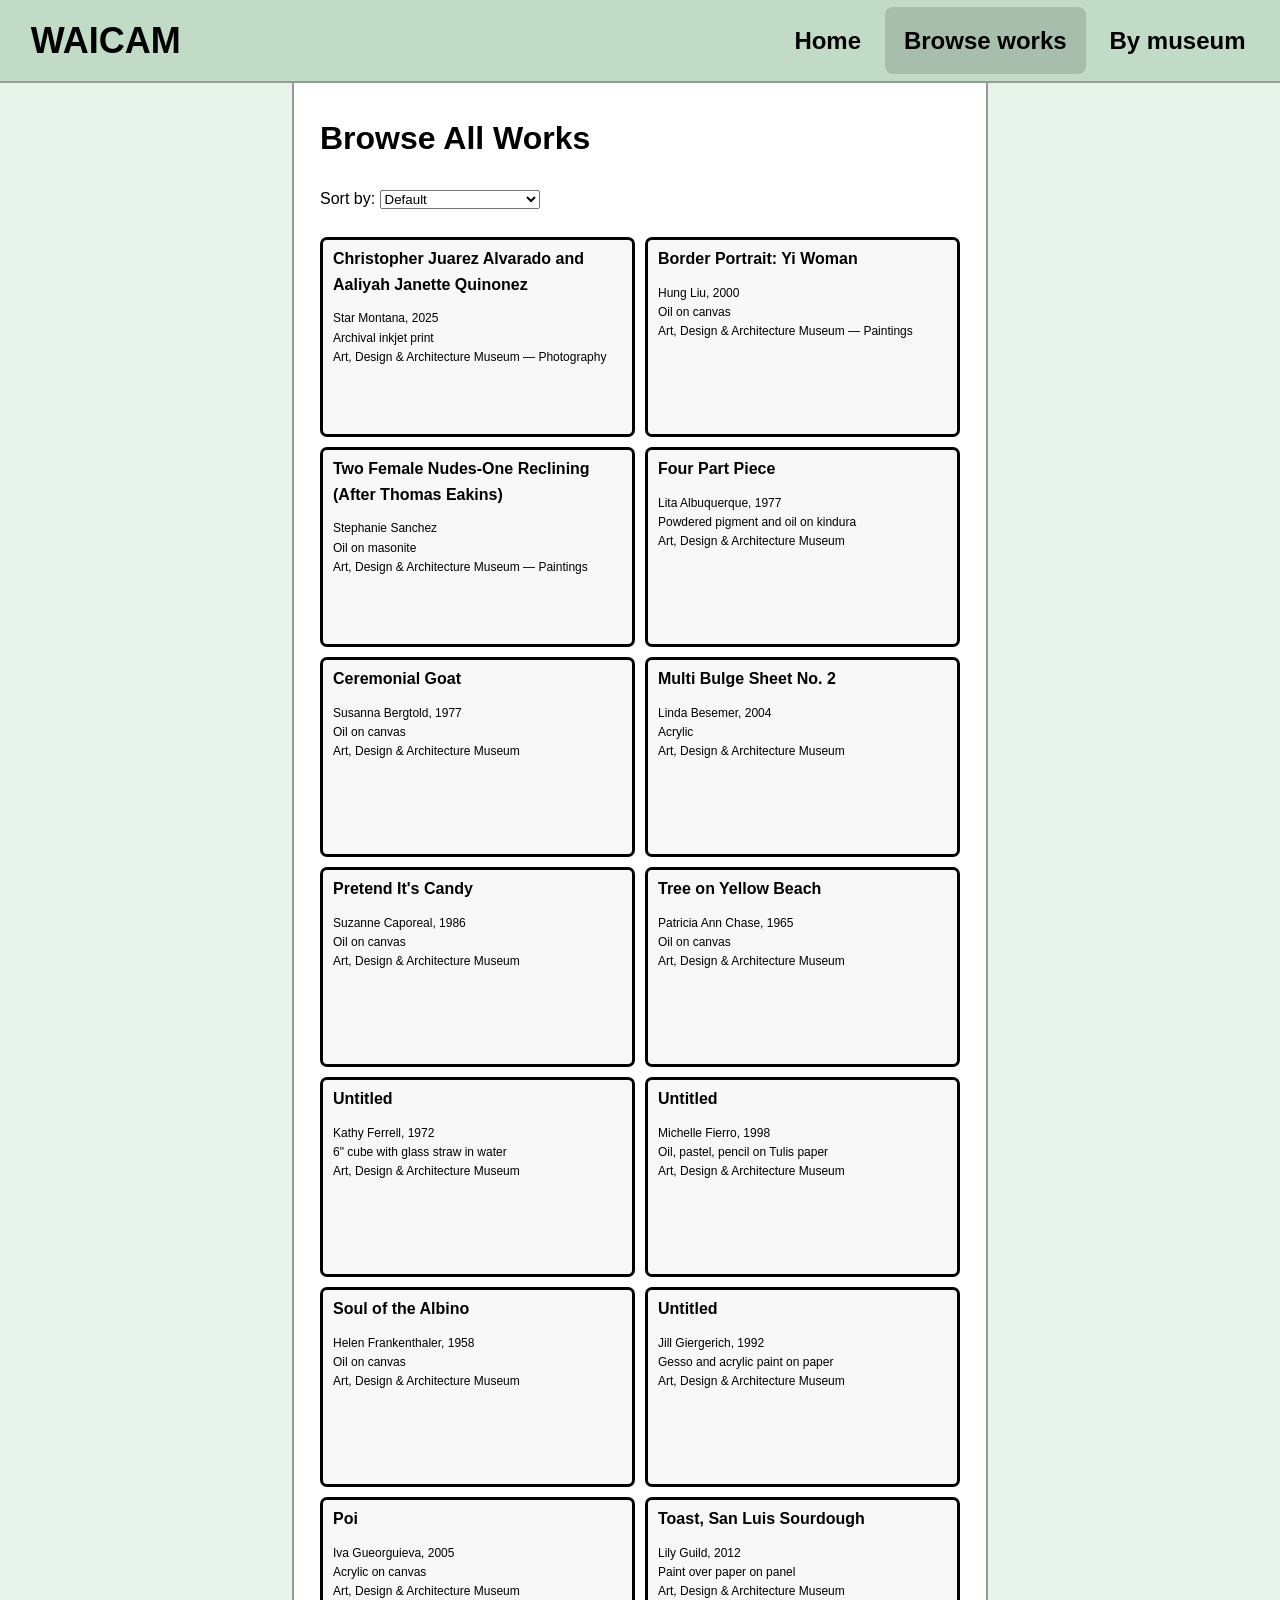
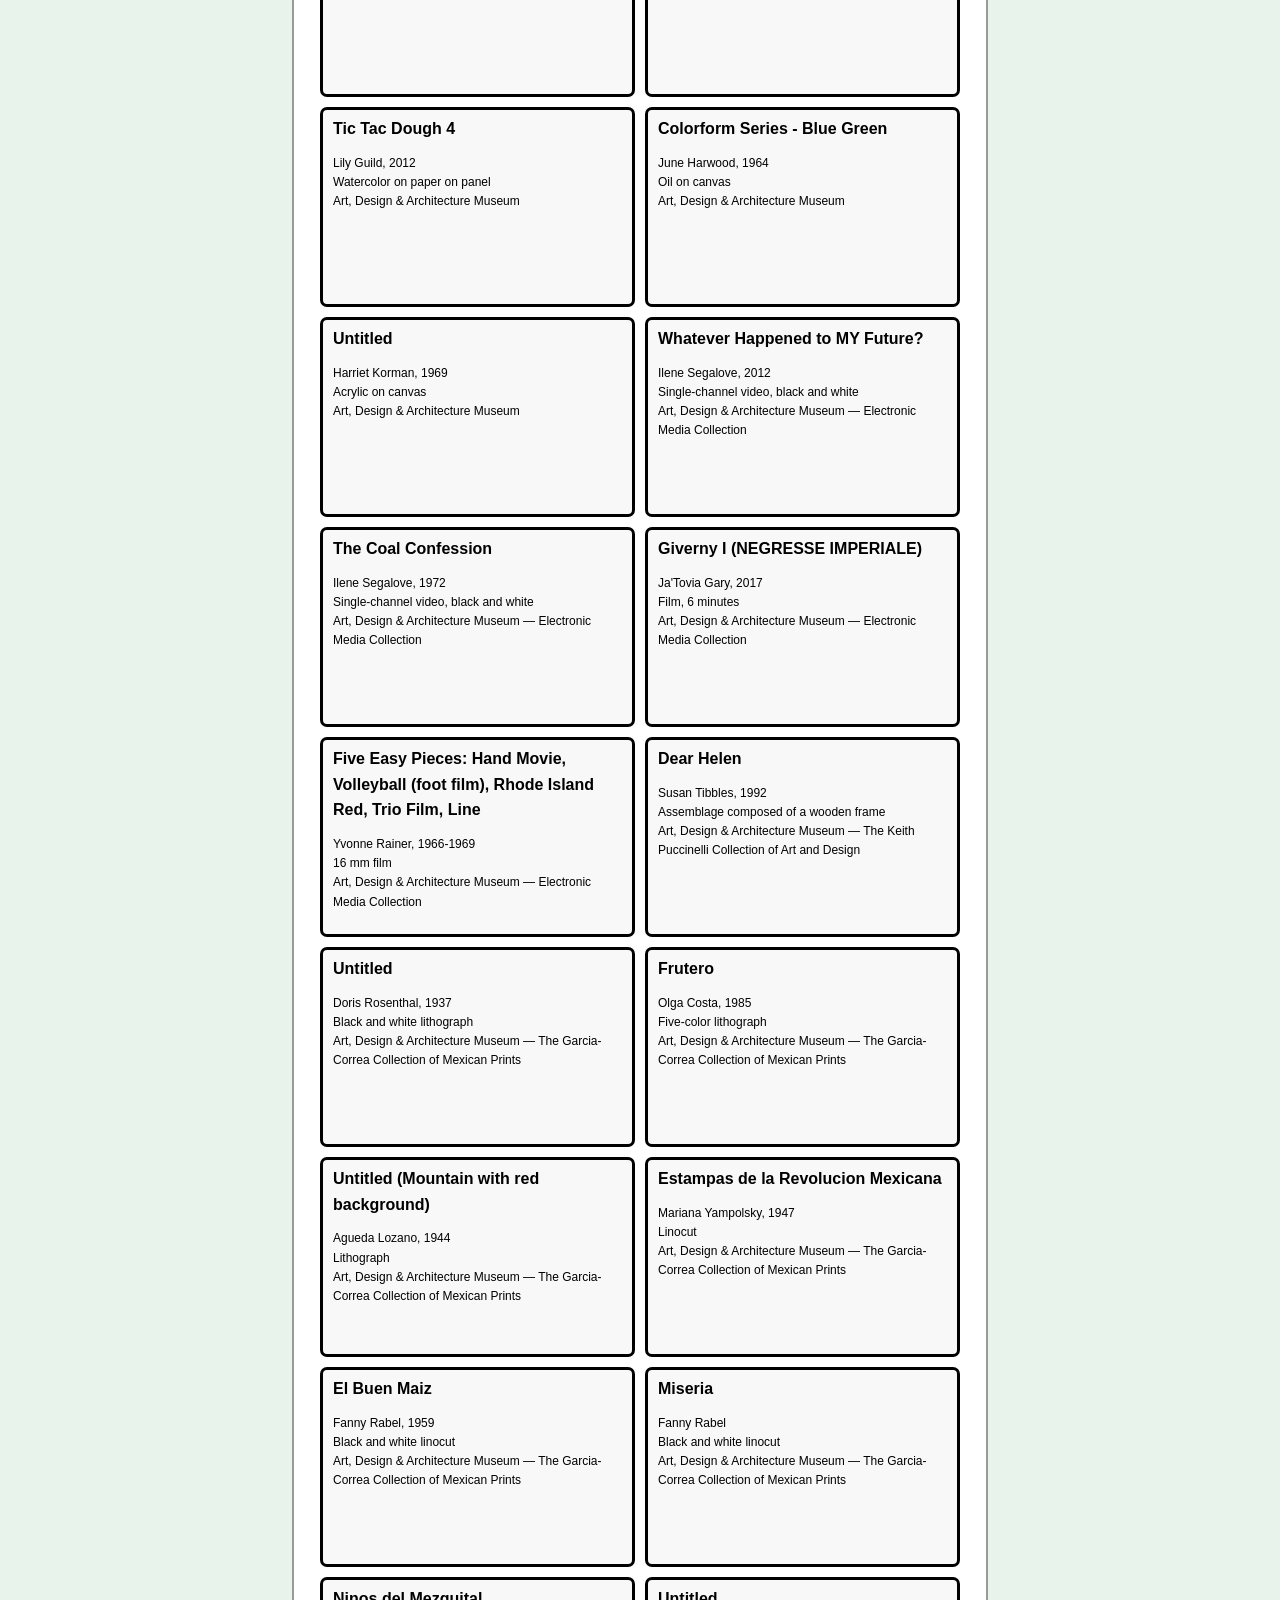
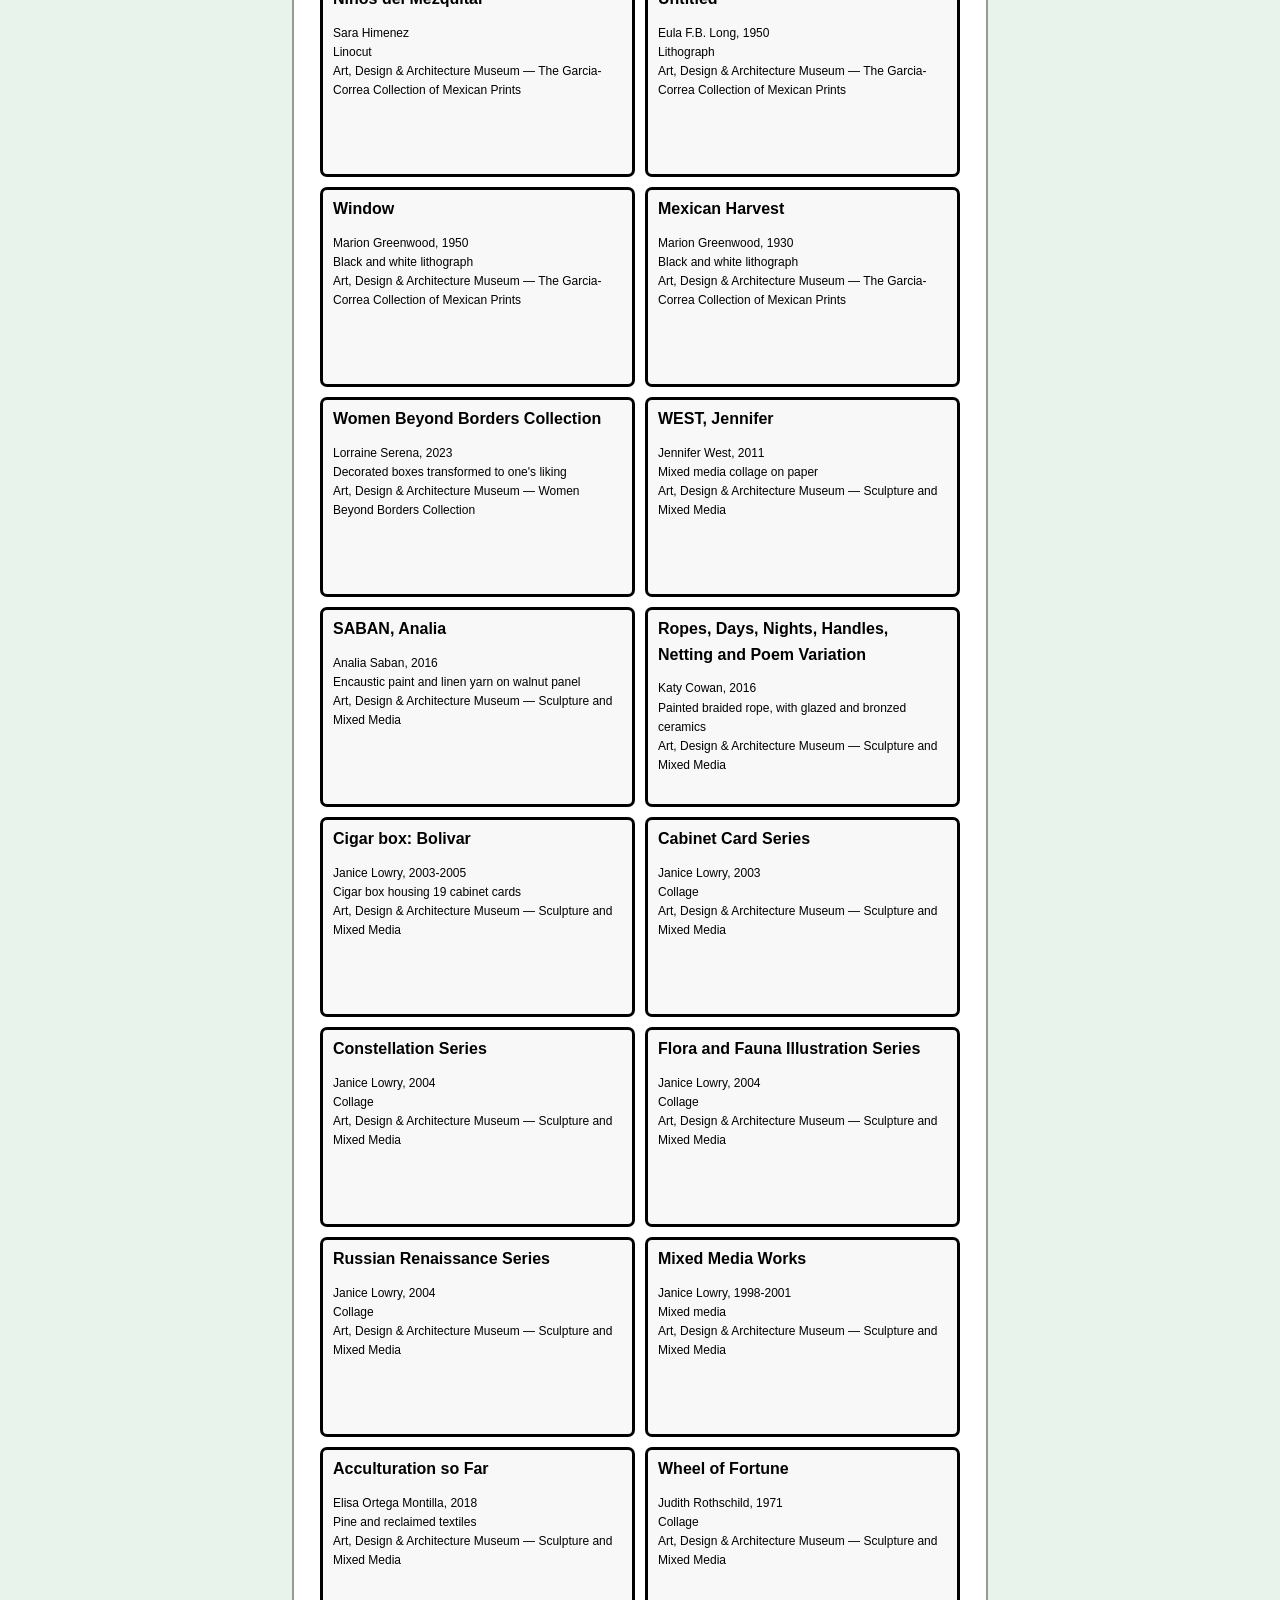
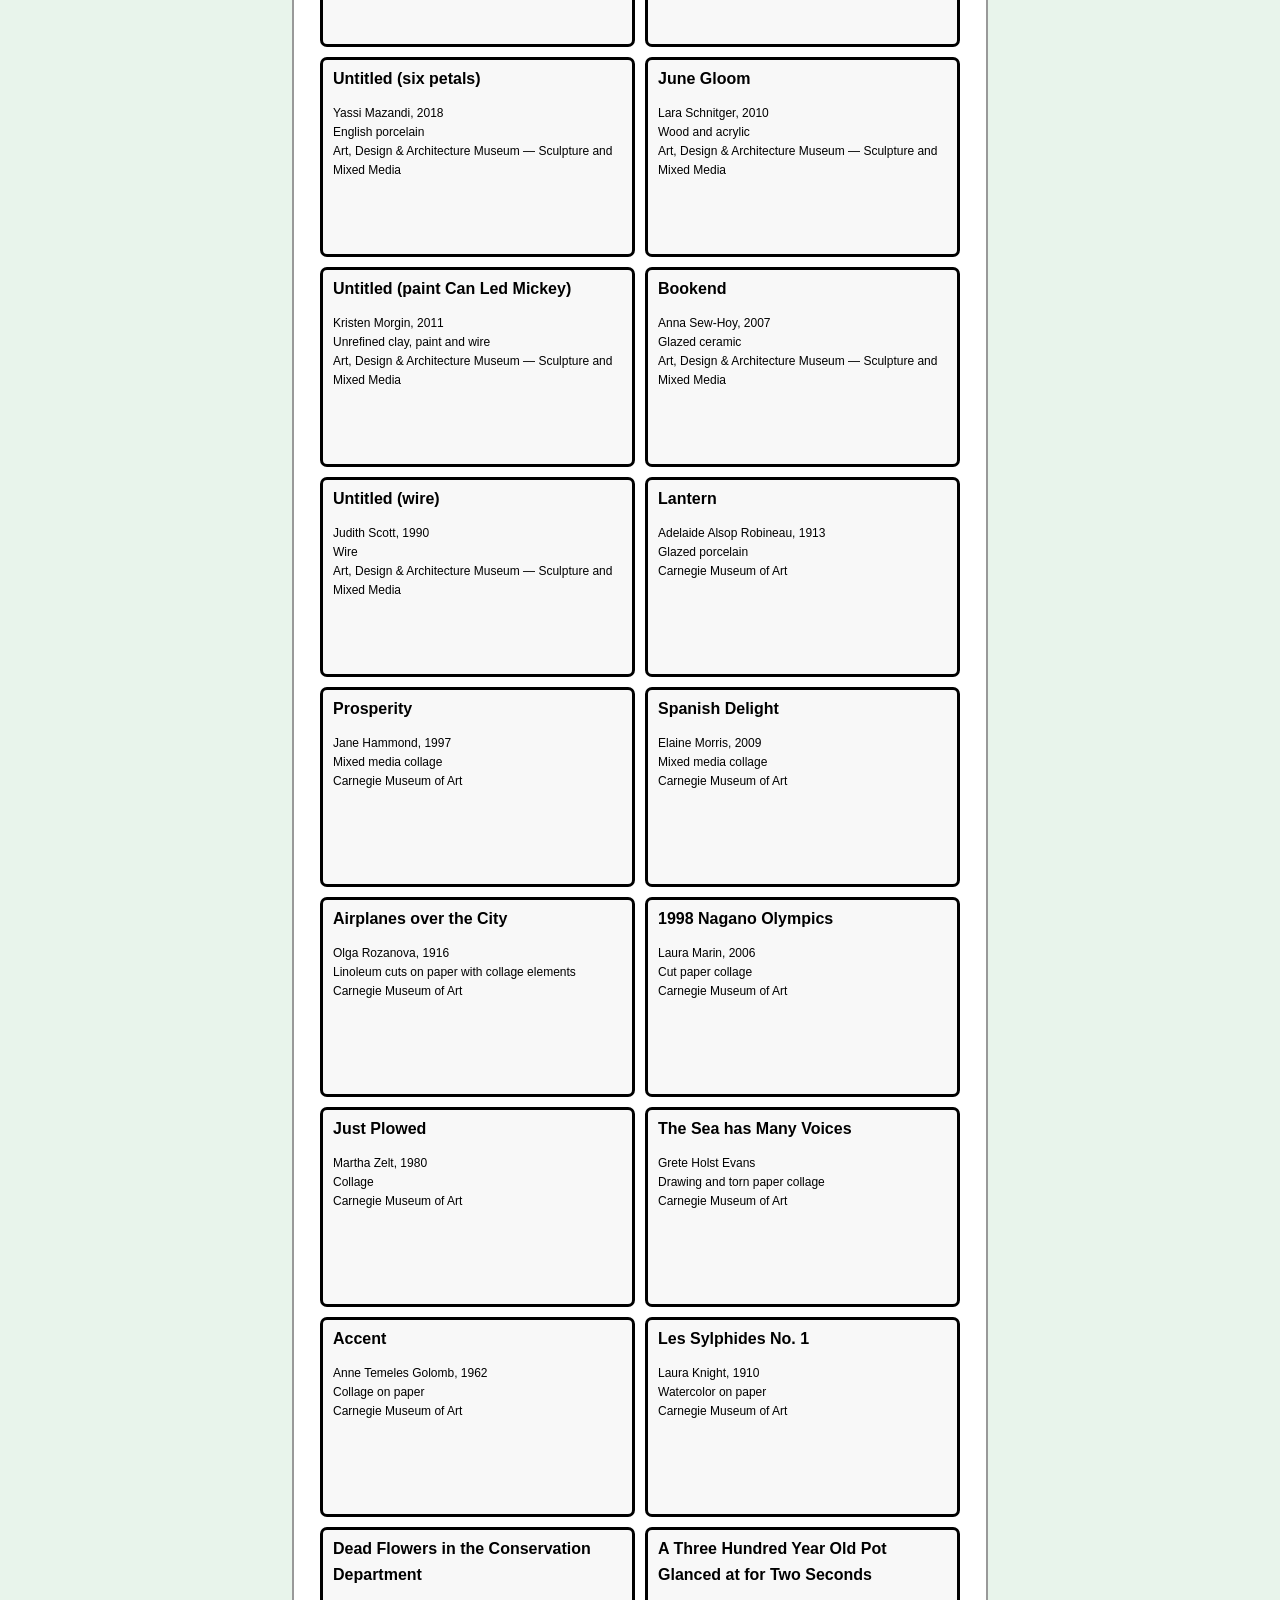
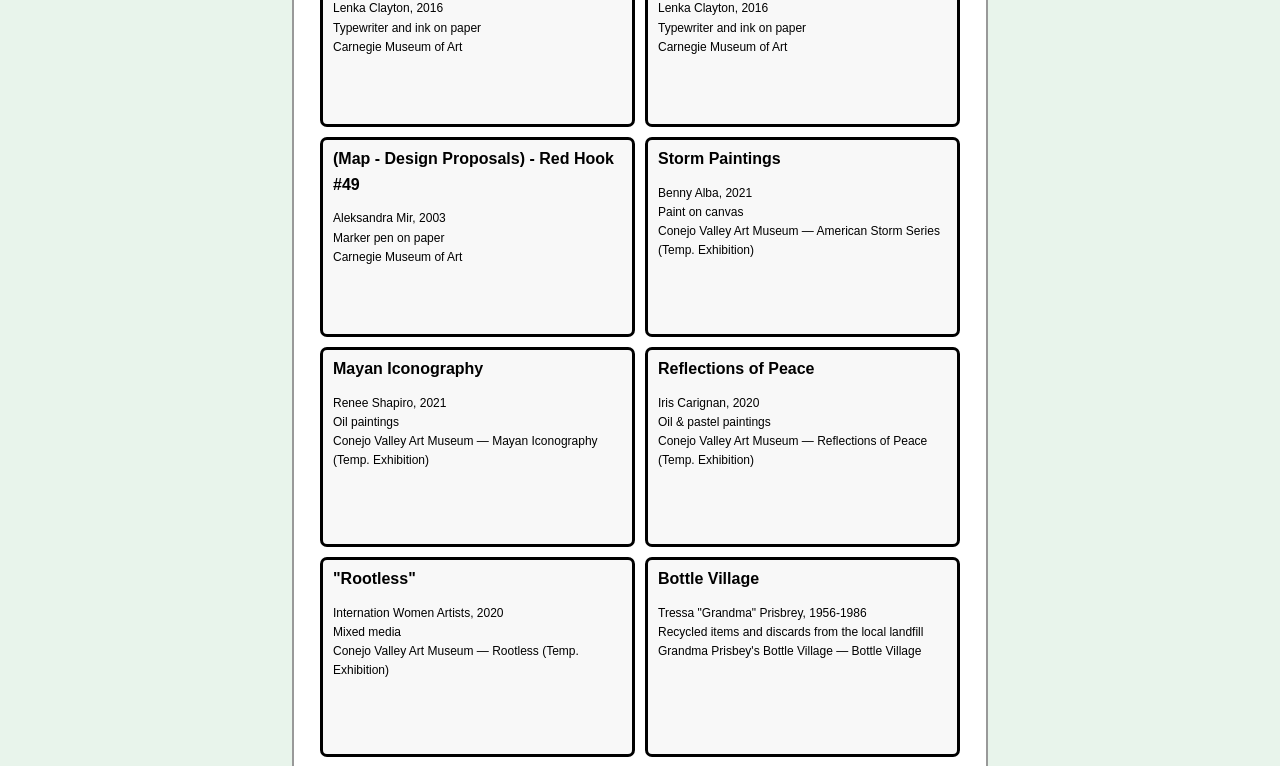
==== browse/index.html @ 6c4bcd20 "Initial commit" ====
<!DOCTYPE HTML>
<html>
    <head>
        <meta charset="utf-8">
        <title> WAICAM </title>
        <link rel="stylesheet" type="text/css" href="/styles.css">
        <script src="/js/common.js"></script>
    </head>
    <body>
        <div id="titlebar">
            <div class="horizpadding"></div>
            <div class="leftalign">
                <span class="titlebarentry waicam"> WAICAM </span>
            </div>
            <div class="rightalign">
                <a class="titlebarbutton titlebarentry" href="/">Home</a>
                <a class="titlebarbutton titlebarentry disabledentry">Browse works</a>
                <a class="titlebarbutton titlebarentry" href="/by-museum/">By museum</a>
            </div>
            <div class="horizpadding"></div>
            <div class="horizpadding"></div>
        </div>
        <div id="main">
            <div id="content">
                <h1> Browse All Works </h1>
                <span>
                    Sort by:
                </span>
                <select name="sortworks" id="sortworks">
                    <option value="default"> Default </option>
                    <option value="by-title"> Alphabetical (work title) </option>
                    <option value="by-artist"> Alphabetical (artist) </option>
                </select>
                <br>
                <br>
                <div id="allWorks">
                </div>
            </div>
            <script src="/js/browse.js"></script>
        </div>
    </body>
</html>
---- styles.css ----
:root {
  --titlebar-color: #C1DBC7;
  --titlebar-dark: color-mix(in oklab, #000000 10%, var(--titlebar-color) 90%);

  --content-color: /*#E8F7EE*/#FFF;

  --margins-color: /*#C9D6EA;#DADDD8#C7D59F#D1D6C2#8E9690*/#E8F4EB;
}

body {
    padding: 0px;
    margin: 0px;

    font-family: 'Nunito Sans',sans-serif;
}

.leftalign {
    margin-left: 0px;
    margin-right: auto;
}
.rightalign {
    margin-right: 0px;
}
.horizpadding {
    margin-left: 0.3vw;
    margin-right: 0.3vw;
}

#titlebar {
    background-color: var(--titlebar-color);
    height: 9vh;
    display: flex;
    flex-direction: row;
    align-items: center;

    user-select: none;

    border-bottom: 2px solid #999;
}
.waicam {
    font-size: 36px;
    font-weight: bold;

    margin: 1.8vw;
}
.titlebarentry {
    text-decoration: none;
}
.disabledentry:hover {
    cursor: default !important;
}
.disabledentry {
    background-color: var(--titlebar-dark) !important;
}
.titlebarbutton {
    color: black;
    background-color: var(--titlebar-color);
    font-size: 24px;
    font-weight: bold;

    border-radius: 8px;

    padding-top: 20px;
    padding-bottom: 20px;
    padding-left: 1.5vw;
    padding-right: 1.5vw;
}
.titlebarbutton:hover {
    cursor: pointer;
    background-color: var(--titlebar-dark);
}

#main {
    display: flex;
    align-items: center;
    justify-content: center;
    background-color: var(--margins-color);
}

#content {
    font-size: 16px;
    line-height: 1.6;
    word-break: break-word;
    width: 50vw;
    background-color: var(--content-color);
    padding-top: 1vh;
    padding-bottom: 1vh;
    padding-left: 2vw;
    padding-right: 2vw;

    height: auto;
    min-height: 90vh;

    border-left: 2px solid #999;
    border-right: 2px solid #999;
}

.gridcontainer {
    display: grid;

    grid-template-columns: repeat(2, 1fr);
    grid-auto-flow: row;
    grid-auto-rows: minmax(200px, auto);

    row-gap: 10px;
    column-gap: 10px;
}
.displayedrecord {
    font-size: 12px;
    padding-top: 6px;
    padding-left: 10px;
    padding-right: 10px;

    background-color: #F8F8F8;

    border: 3px solid black;
    border-radius: 7px;
}
.worktitle {
    font-size: 16px;
    font-weight: bold;
}
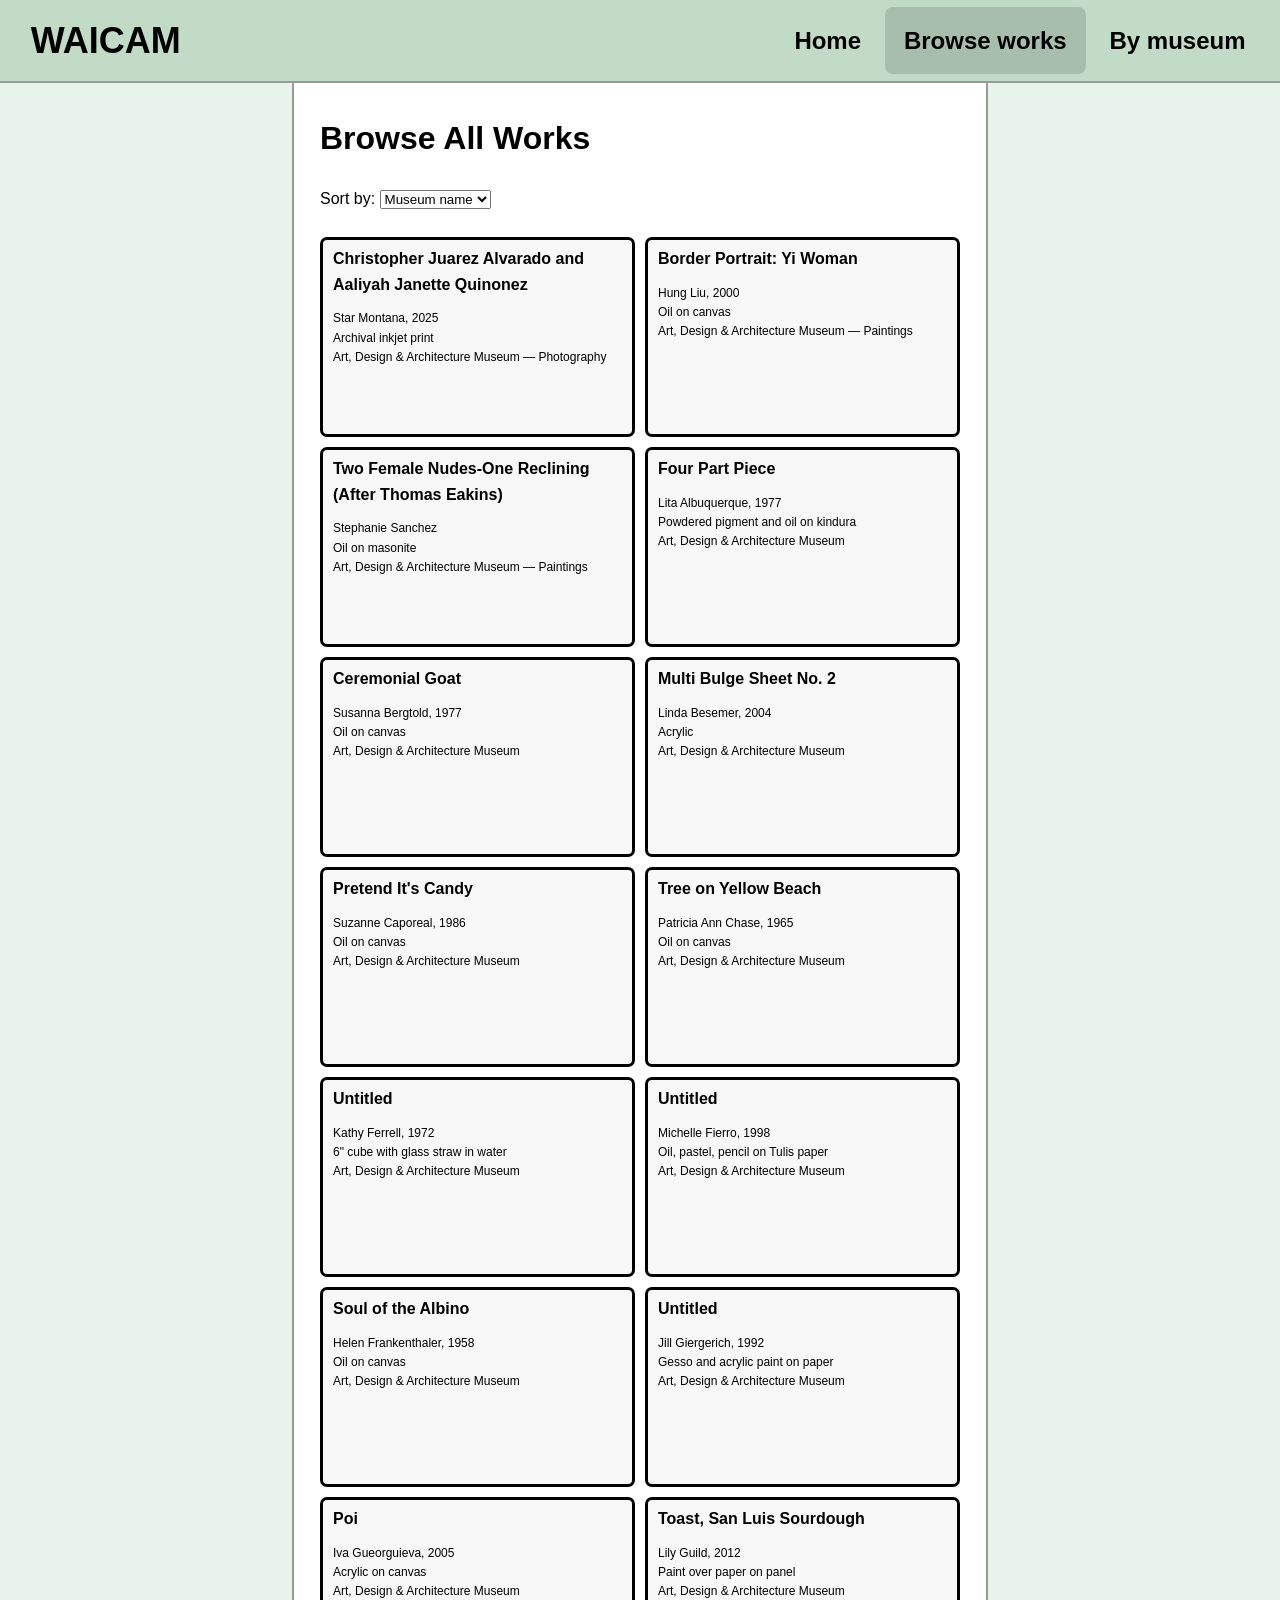
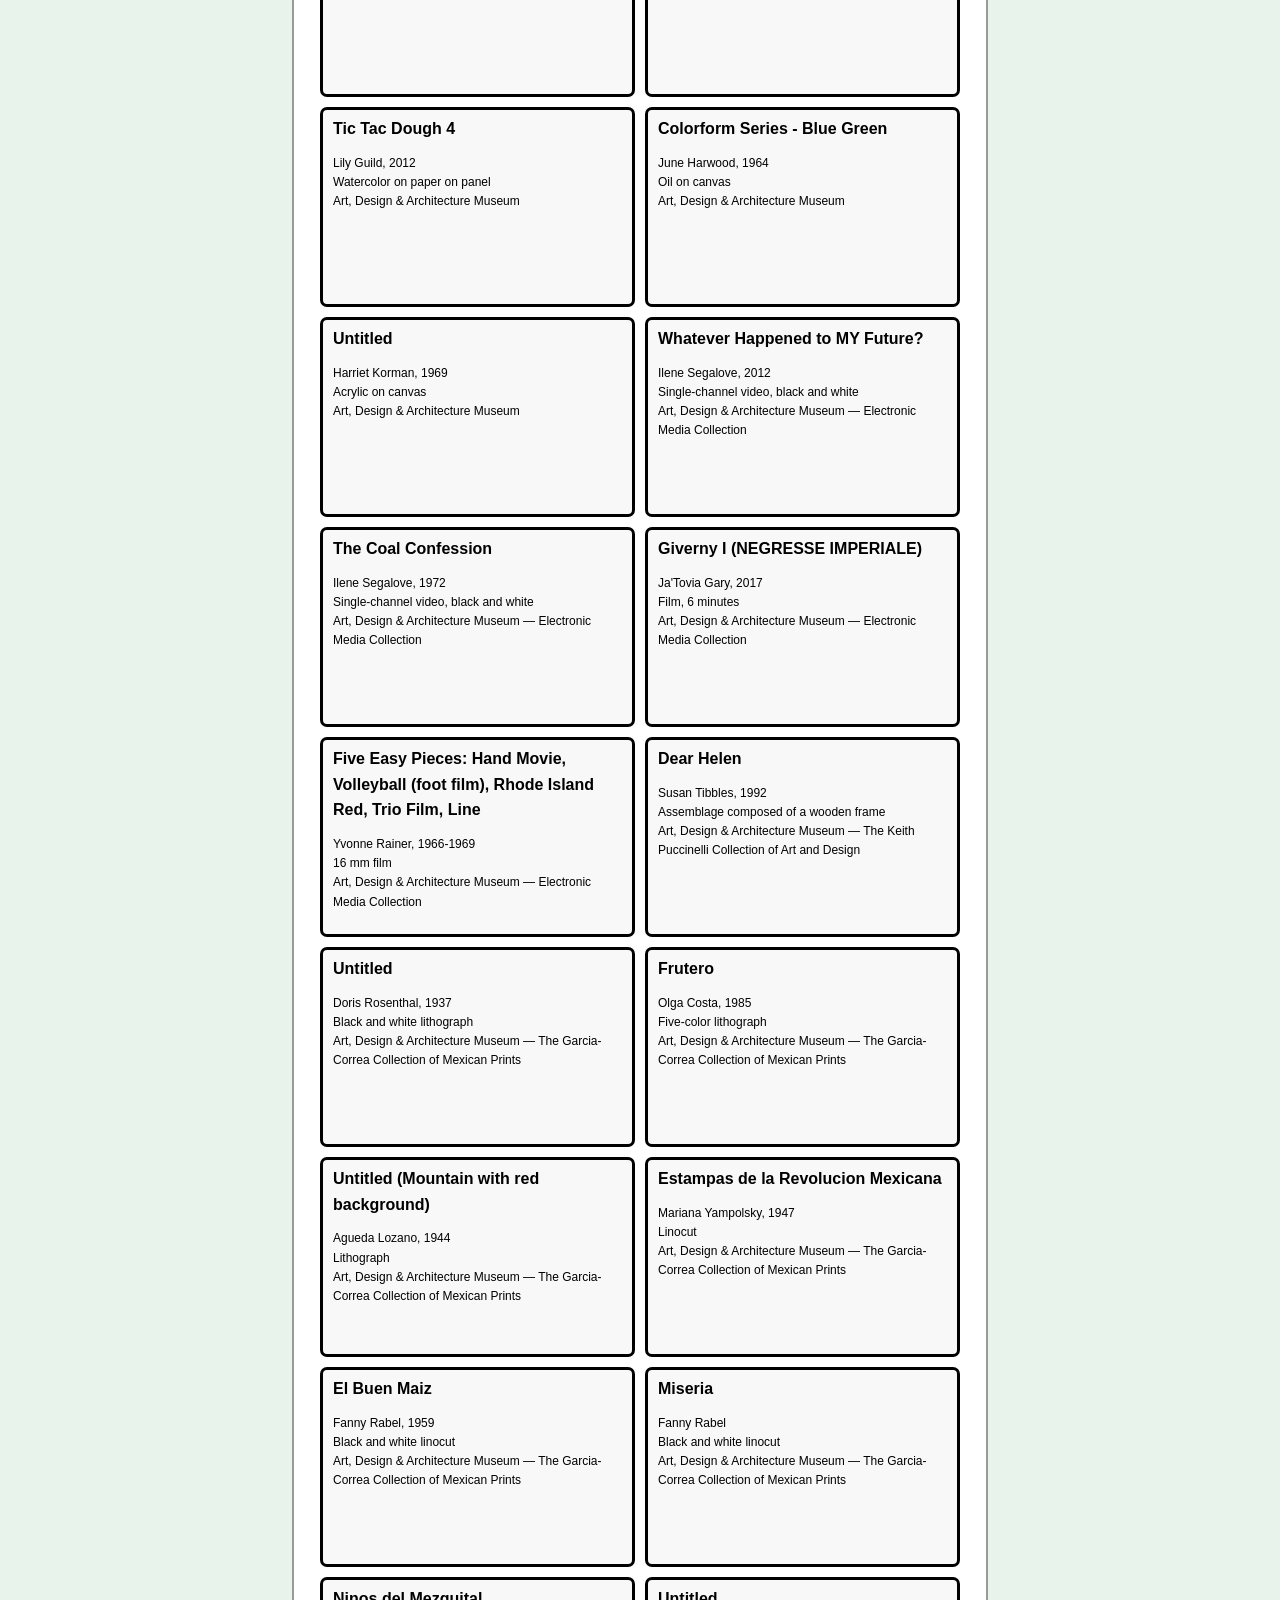
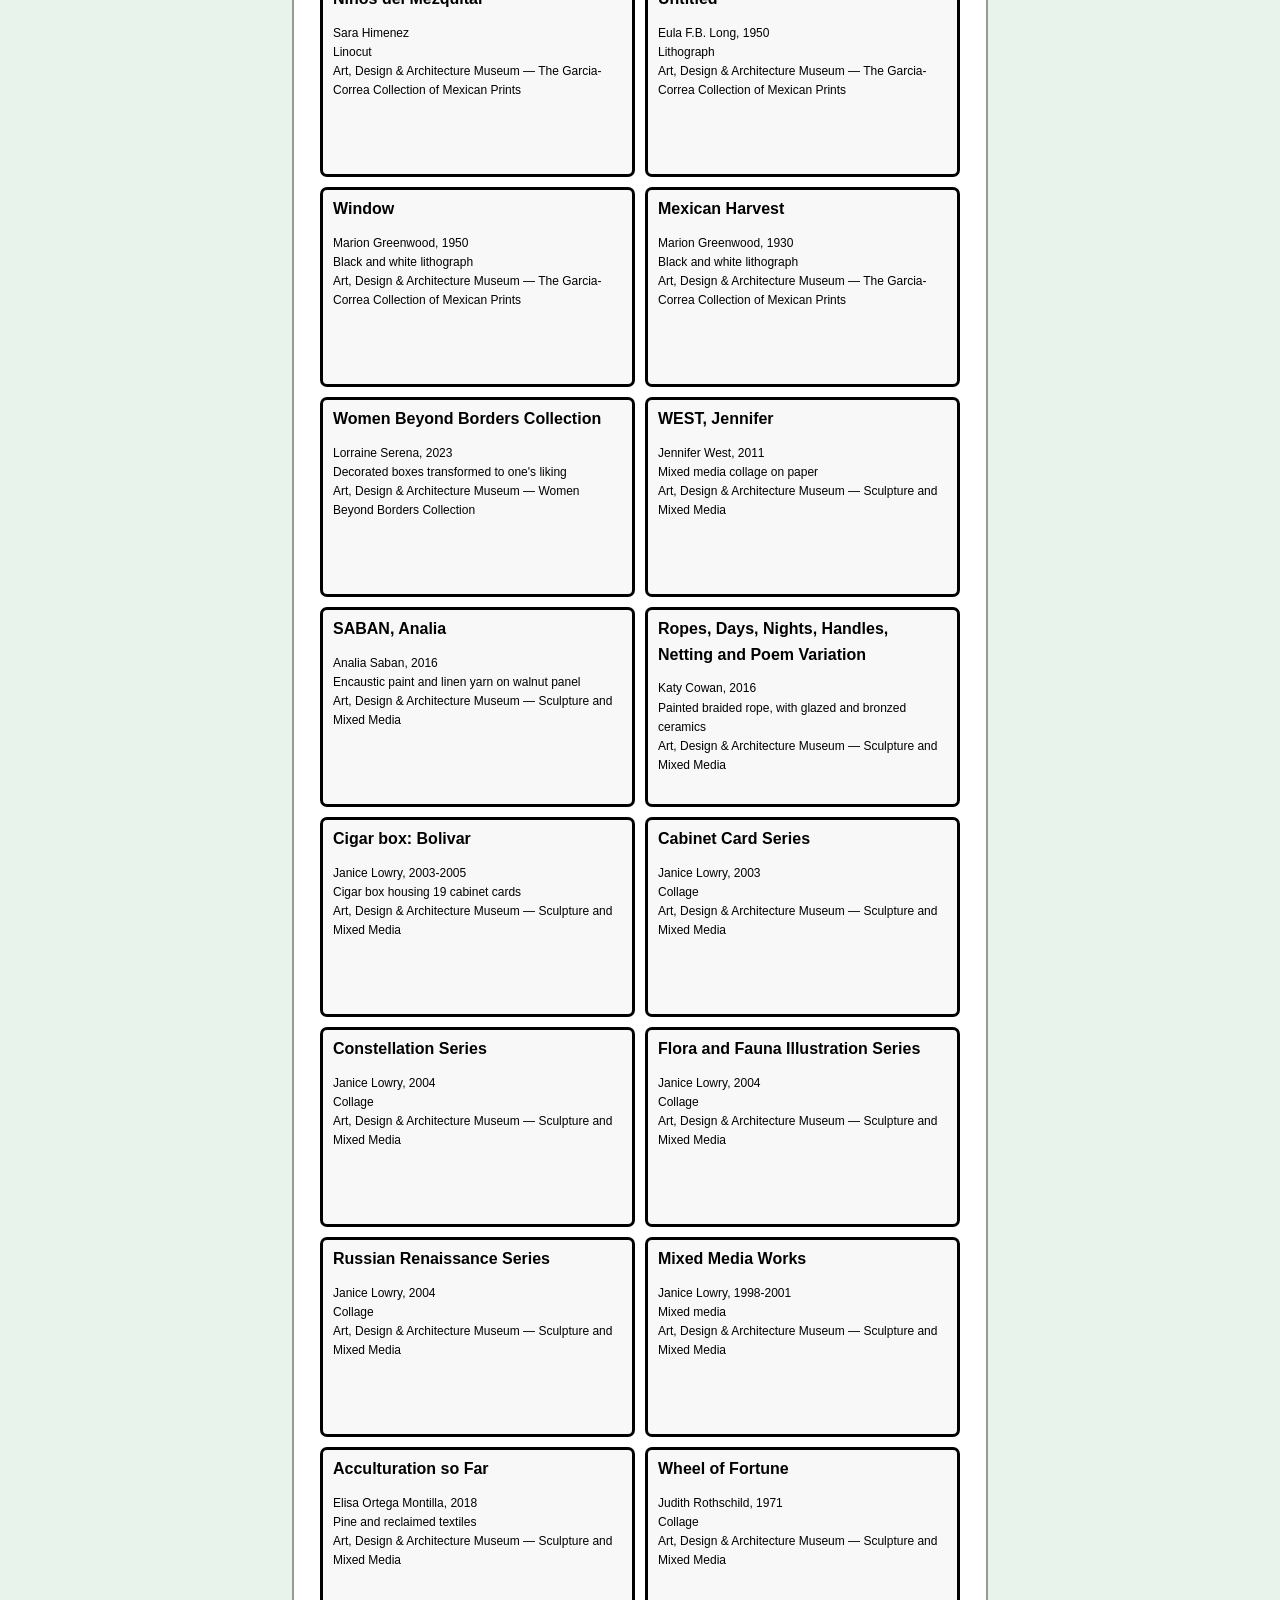
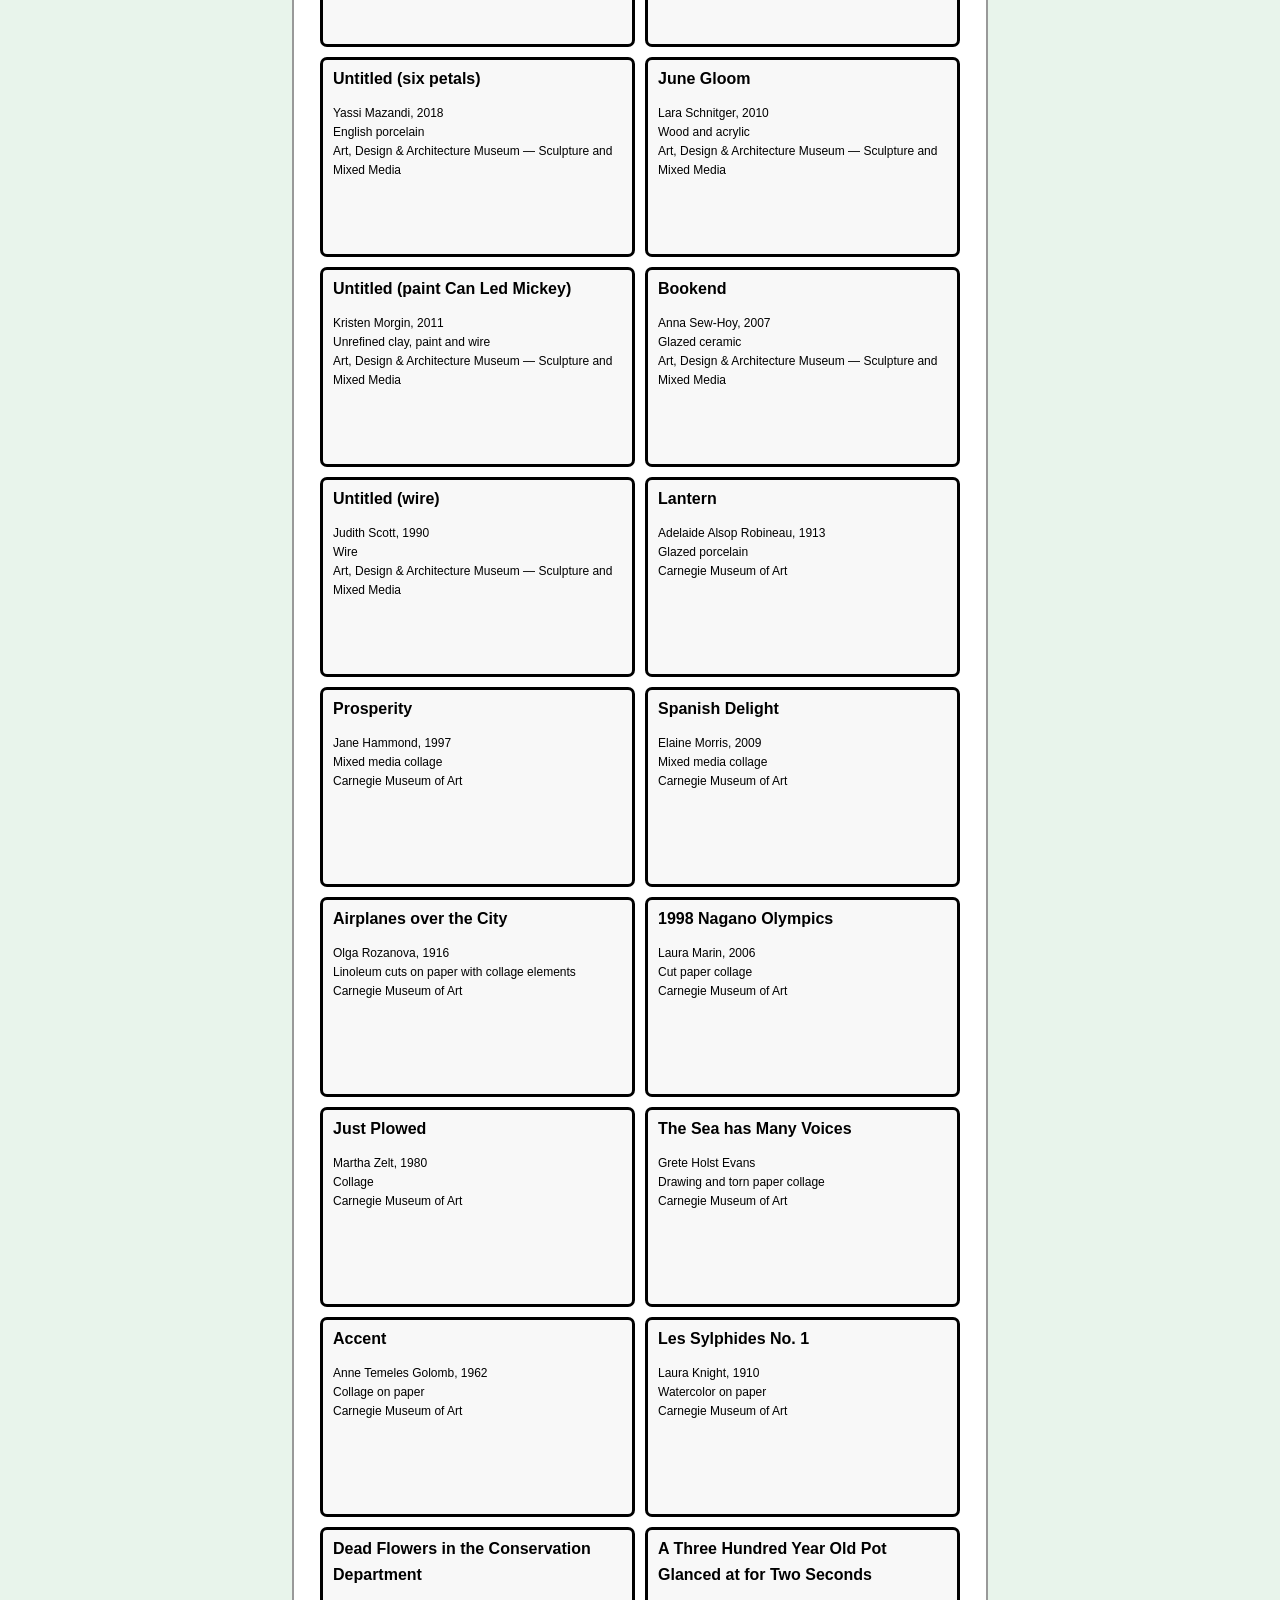
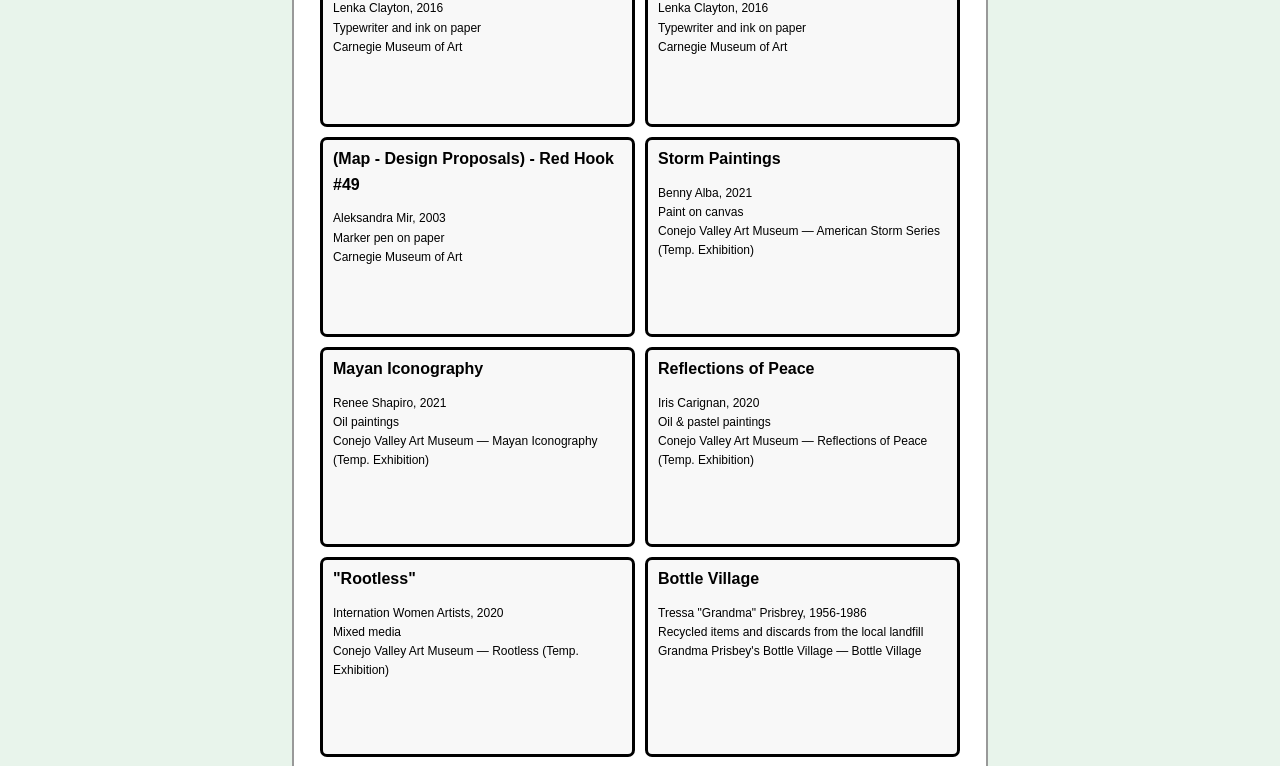
==== commit 671d2666: "Replace default sort with sort by museum" ====
--- a/browse/index.html
+++ b/browse/index.html
@@ -26,10 +26,10 @@
                 <span>
                     Sort by:
                 </span>
-                <select name="sortworks" id="sortworks">
-                    <option value="default"> Default </option>
-                    <option value="by-title"> Alphabetical (work title) </option>
-                    <option value="by-artist"> Alphabetical (artist) </option>
+                <select name="sortworks" id="sortworks" autocomplete="off">
+                    <option value="by-museum" selected> Museum name </option>
+                    <option value="by-title"> Title of work </option>
+                    <option value="by-artist"> Artist name </option>
                 </select>
                 <br>
                 <br>
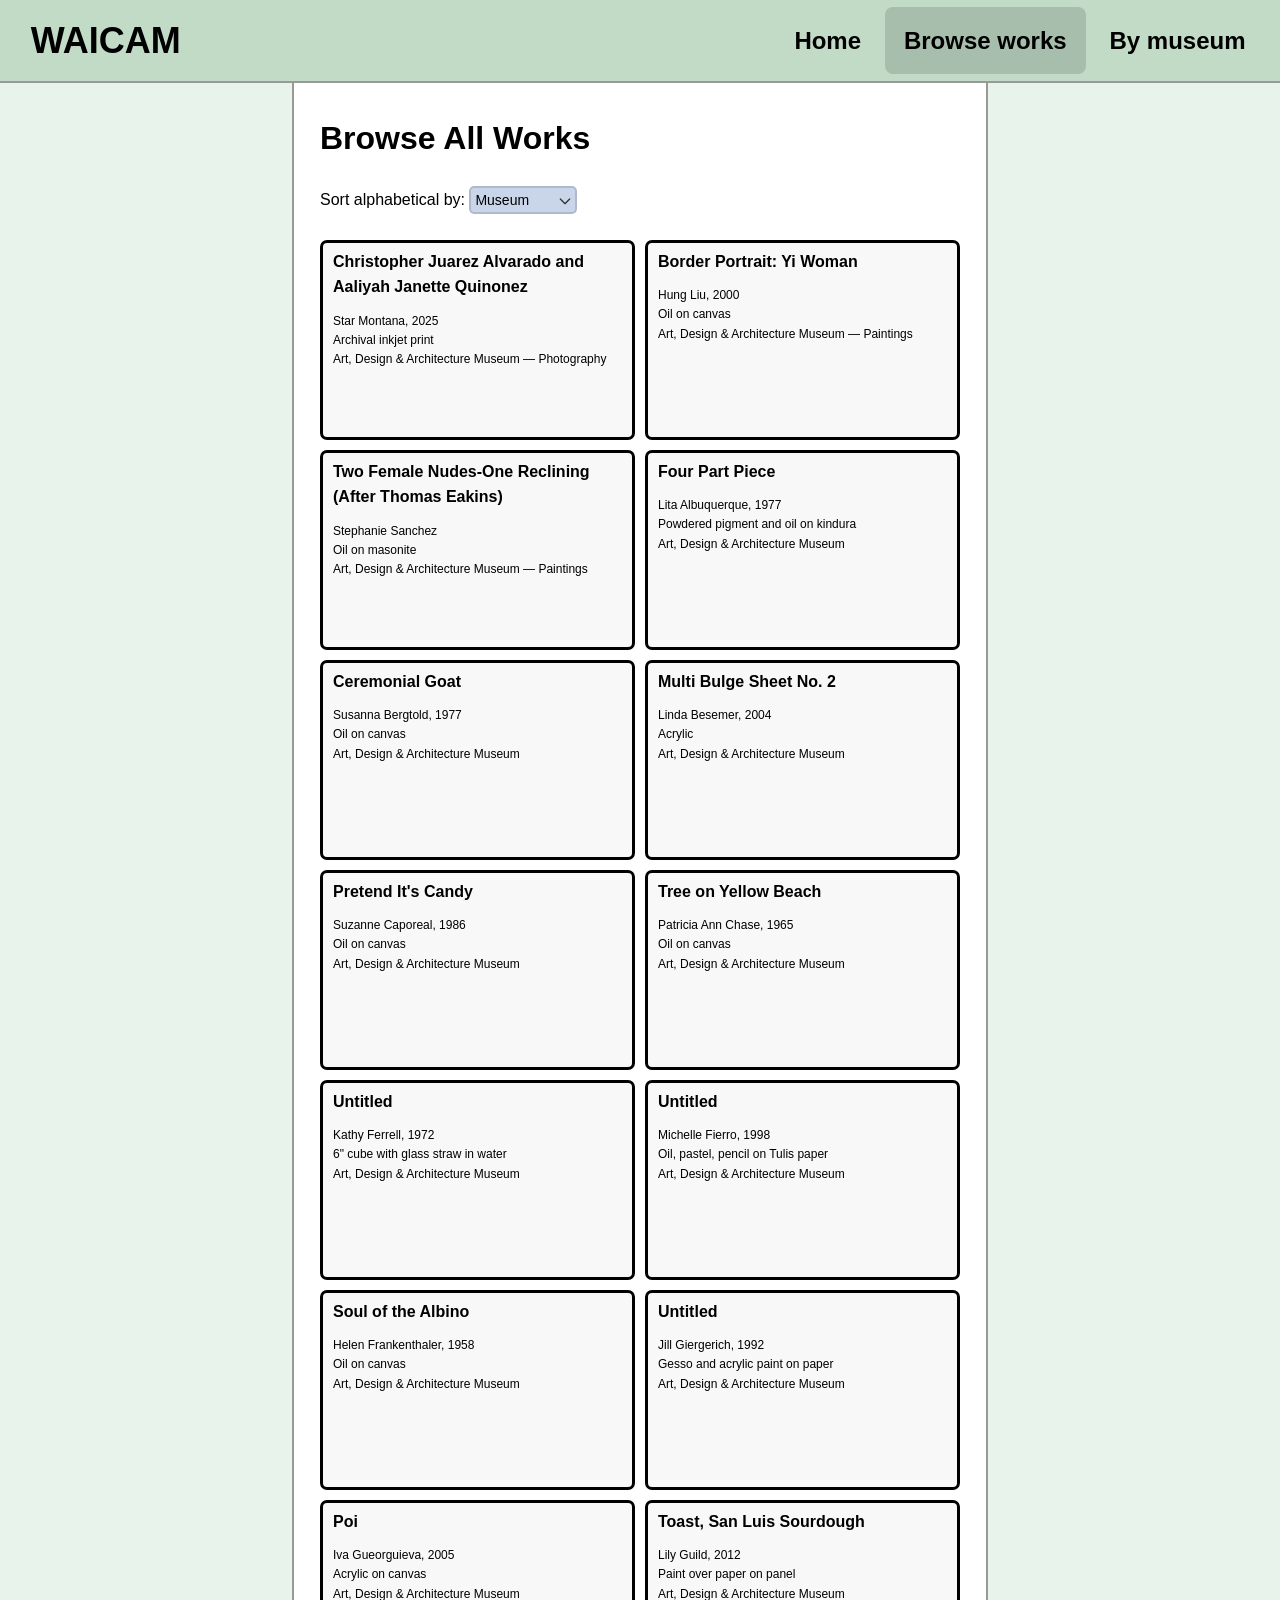
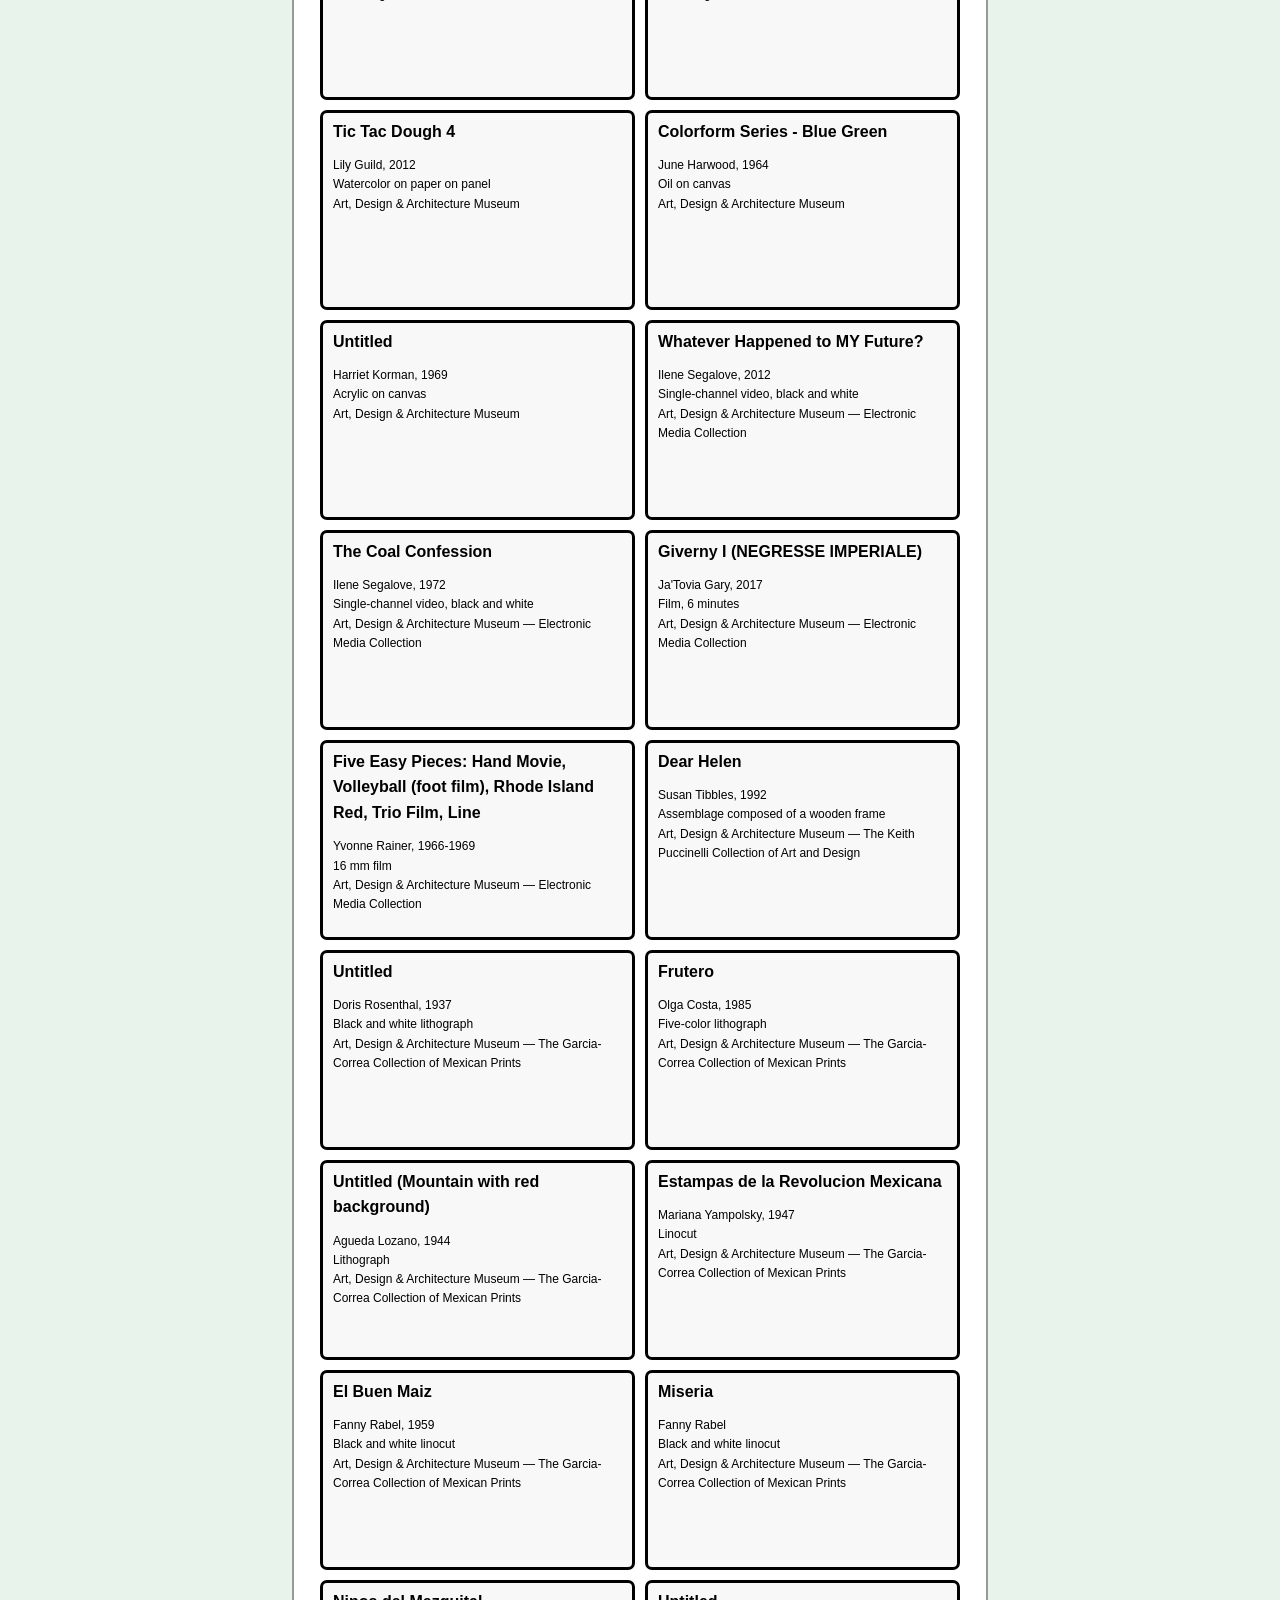
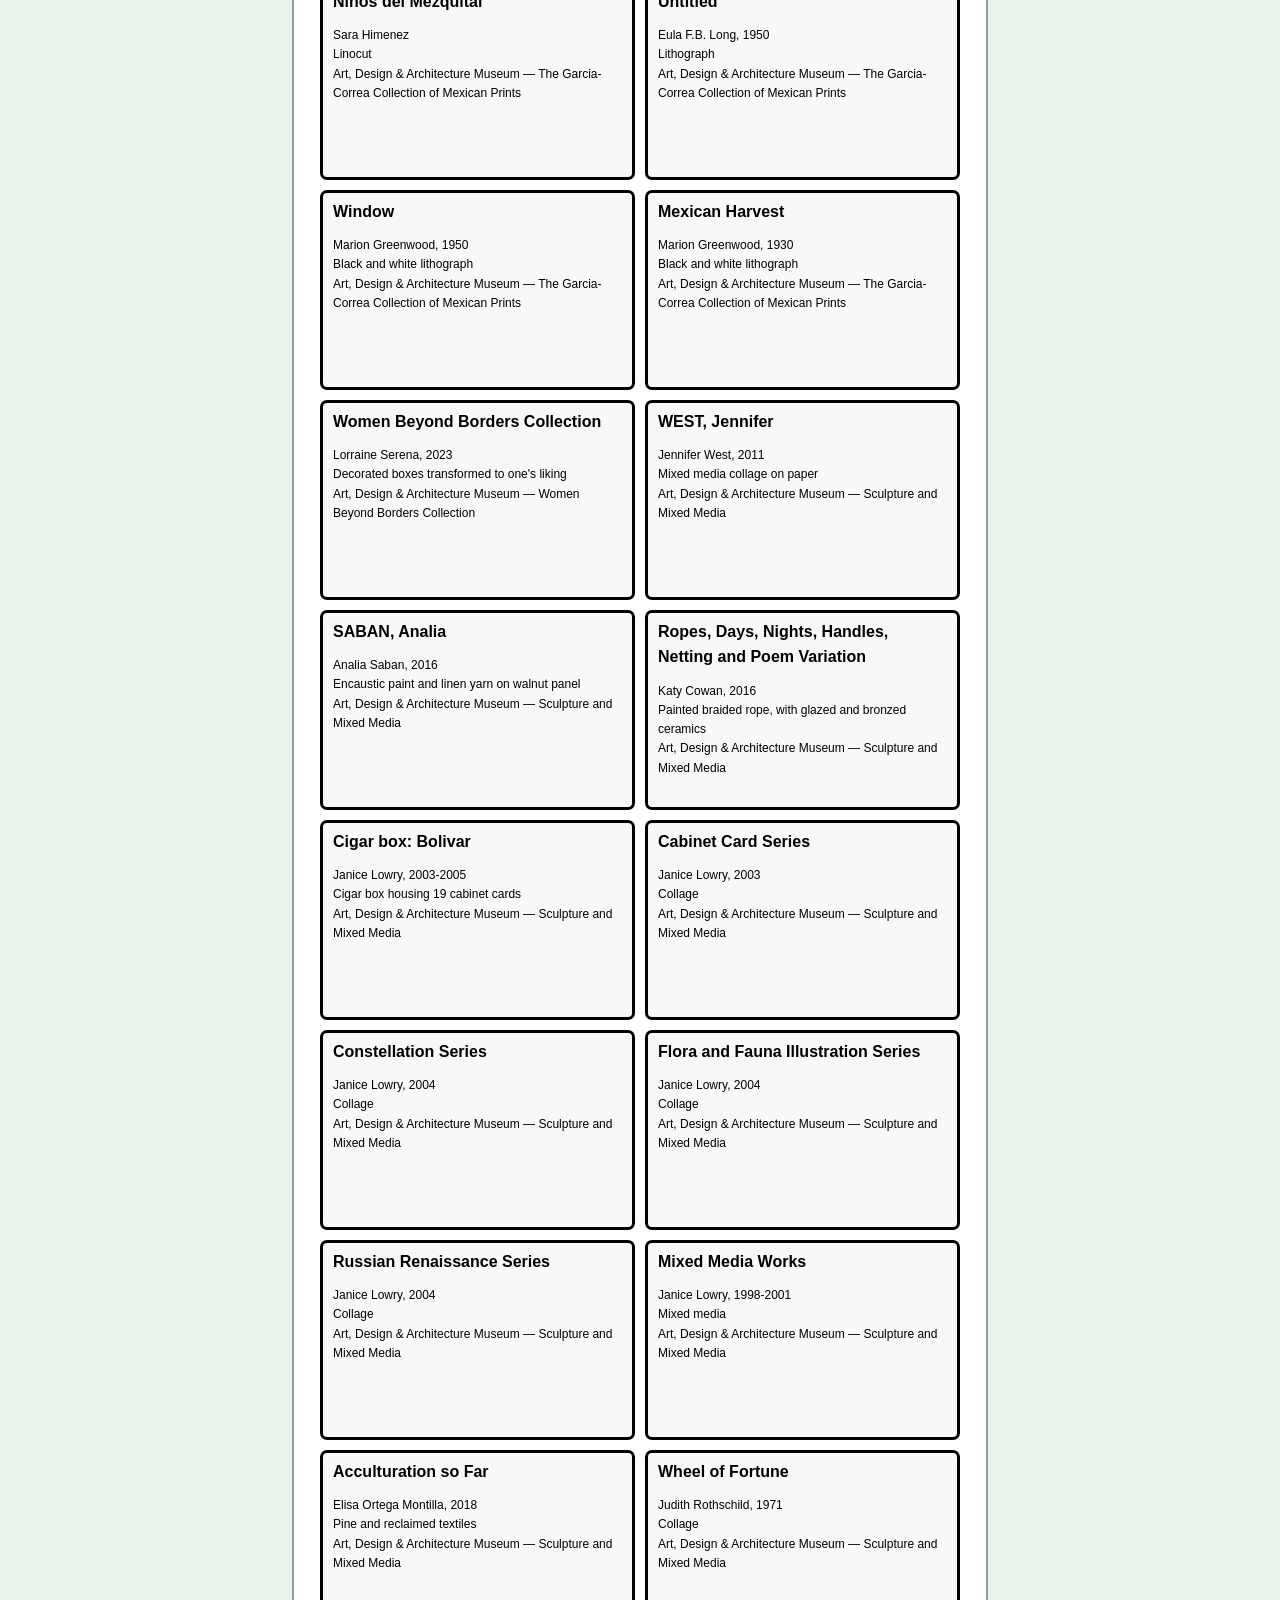
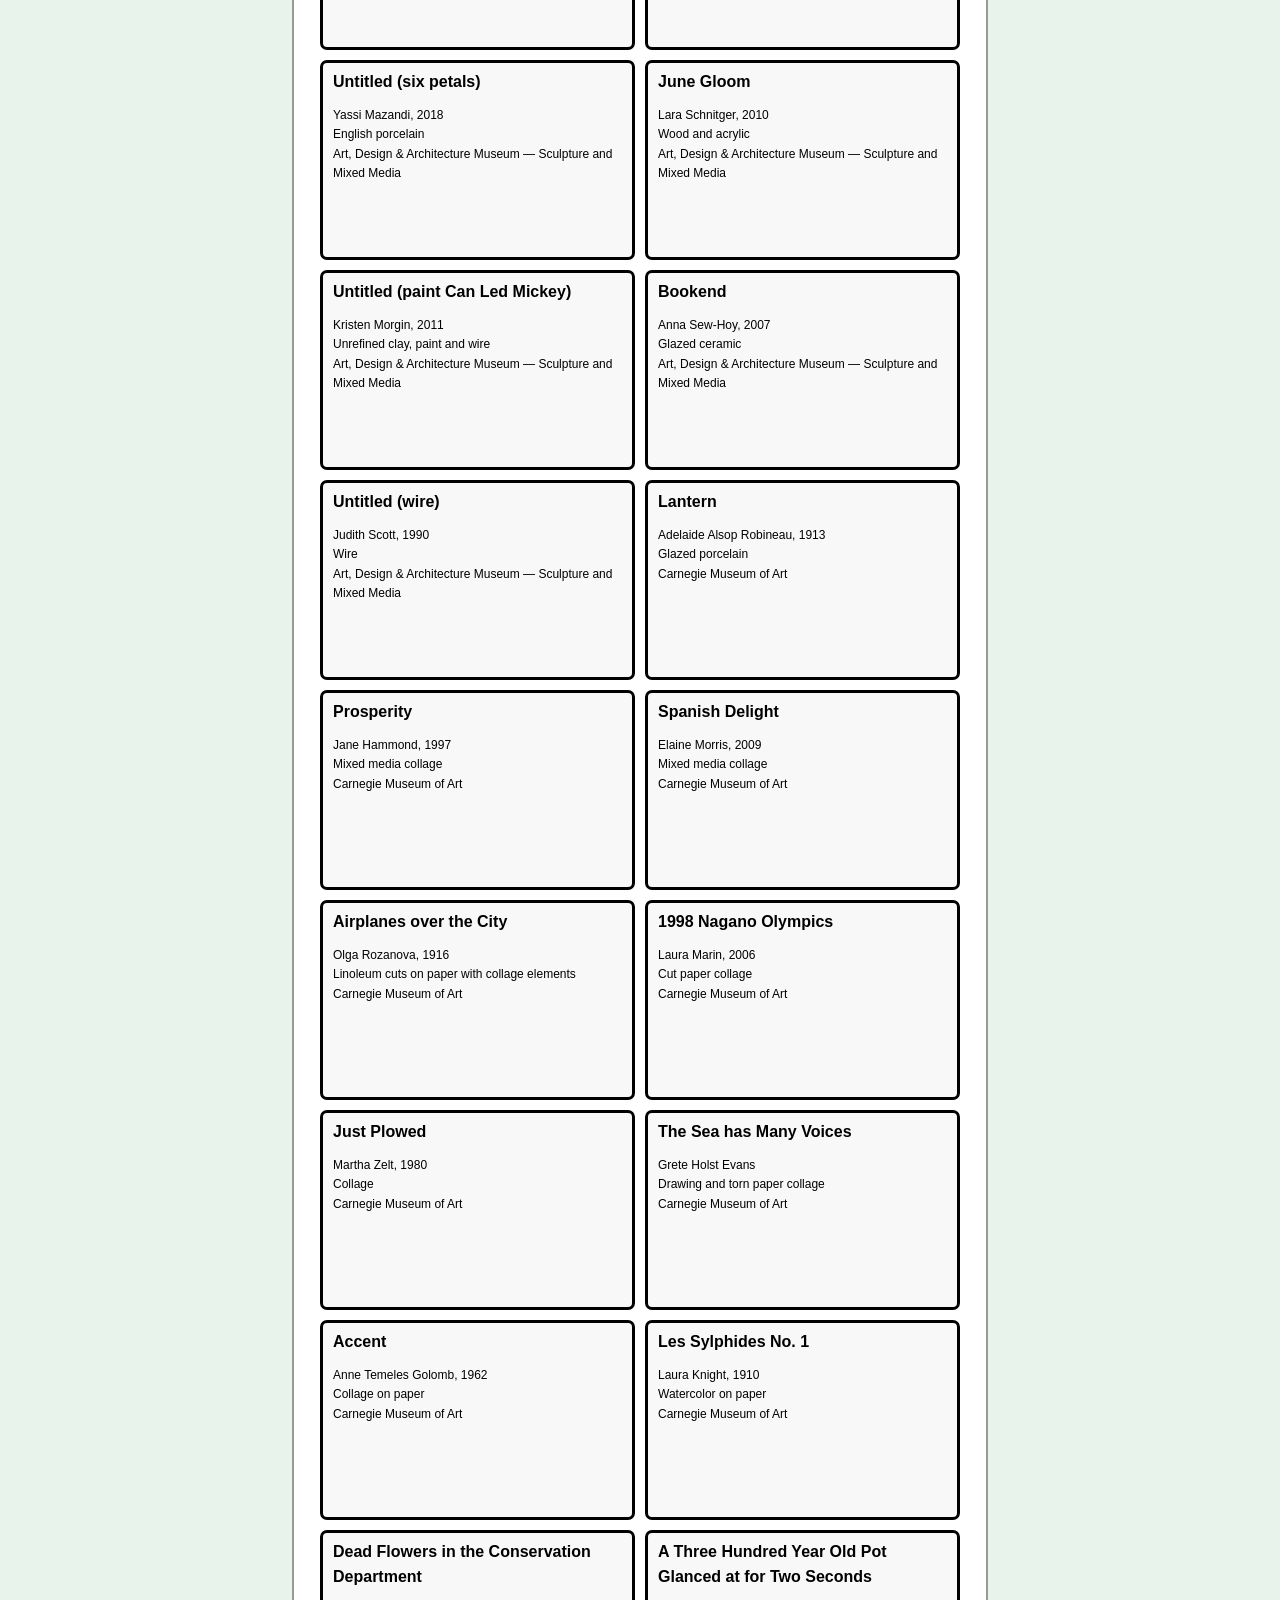
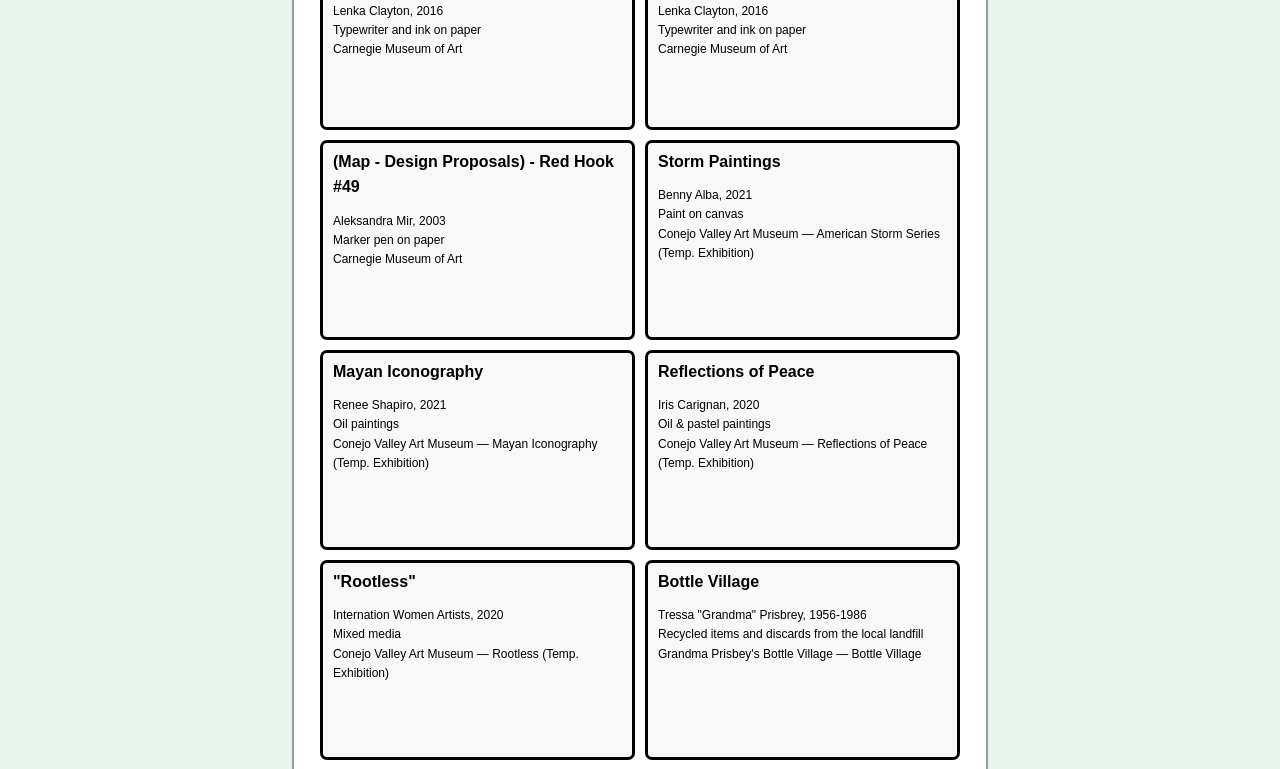
==== commit cce52516: "Misc improvements Style select, rename sort options" ====
--- a/browse/index.html
+++ b/browse/index.html
@@ -24,12 +24,12 @@
             <div id="content">
                 <h1> Browse All Works </h1>
                 <span>
-                    Sort by:
+                    Sort alphabetical by:
                 </span>
                 <select name="sortworks" id="sortworks" autocomplete="off">
-                    <option value="by-museum" selected> Museum name </option>
-                    <option value="by-title"> Title of work </option>
-                    <option value="by-artist"> Artist name </option>
+                    <option value="by-museum" selected> Museum </option>
+                    <option value="by-title"> Title of Work </option>
+                    <option value="by-artist"> Artist </option>
                 </select>
                 <br>
                 <br>
--- a/styles.css
+++ b/styles.css
@@ -1,10 +1,12 @@
 :root {
-  --titlebar-color: #C1DBC7;
-  --titlebar-dark: color-mix(in oklab, #000000 10%, var(--titlebar-color) 90%);
+    --titlebar-color: #C1DBC7;
+    --titlebar-dark: color-mix(in oklab, #000000 10%, var(--titlebar-color) 90%);
 
-  --content-color: /*#E8F7EE*/#FFF;
+    --content-color: /*#E8F7EE*/#FFF;
 
-  --margins-color: /*#C9D6EA;#DADDD8#C7D59F#D1D6C2#8E9690*/#E8F4EB;
+    --margins-color: /*#DADDD8#C7D59F#D1D6C2#8E9690*/#E8F4EB;
+
+    --select-color: #C9D6EA;
 }
 
 body {
@@ -95,6 +97,30 @@
     border-right: 2px solid #999;
 }
 
+select {
+    appearance: none;
+
+    background-color: var(--select-color);
+
+    border-radius: 5px;
+    border: 0;
+
+    font-size: 14px;
+    padding: 6px 24px 6px 6px;
+
+    background-image: url('data:image/svg+xml,<svg xmlns="http://www.w3.org/2000/svg" fill="none" viewBox="0 0 24 24" stroke="%23333" width="24" height="24"><path stroke-linecap="round" stroke-linejoin="round" stroke-width="2" d="M19 9l-7 7-7-7"/></svg>');
+    background-repeat: no-repeat;
+    background-position: right 4px top 7px;
+    background-size: 16px;
+
+    box-shadow: 0 0 0 2px color-mix(in oklab, #000000 10%, var(--select-color) 90%) inset;
+}
+
+:focus {
+    outline: none;
+    box-shadow: 0 0 0 2px color-mix(in oklab, #000000 40%, var(--select-color) 60%) inset !important;
+}
+
 .gridcontainer {
     display: grid;
 
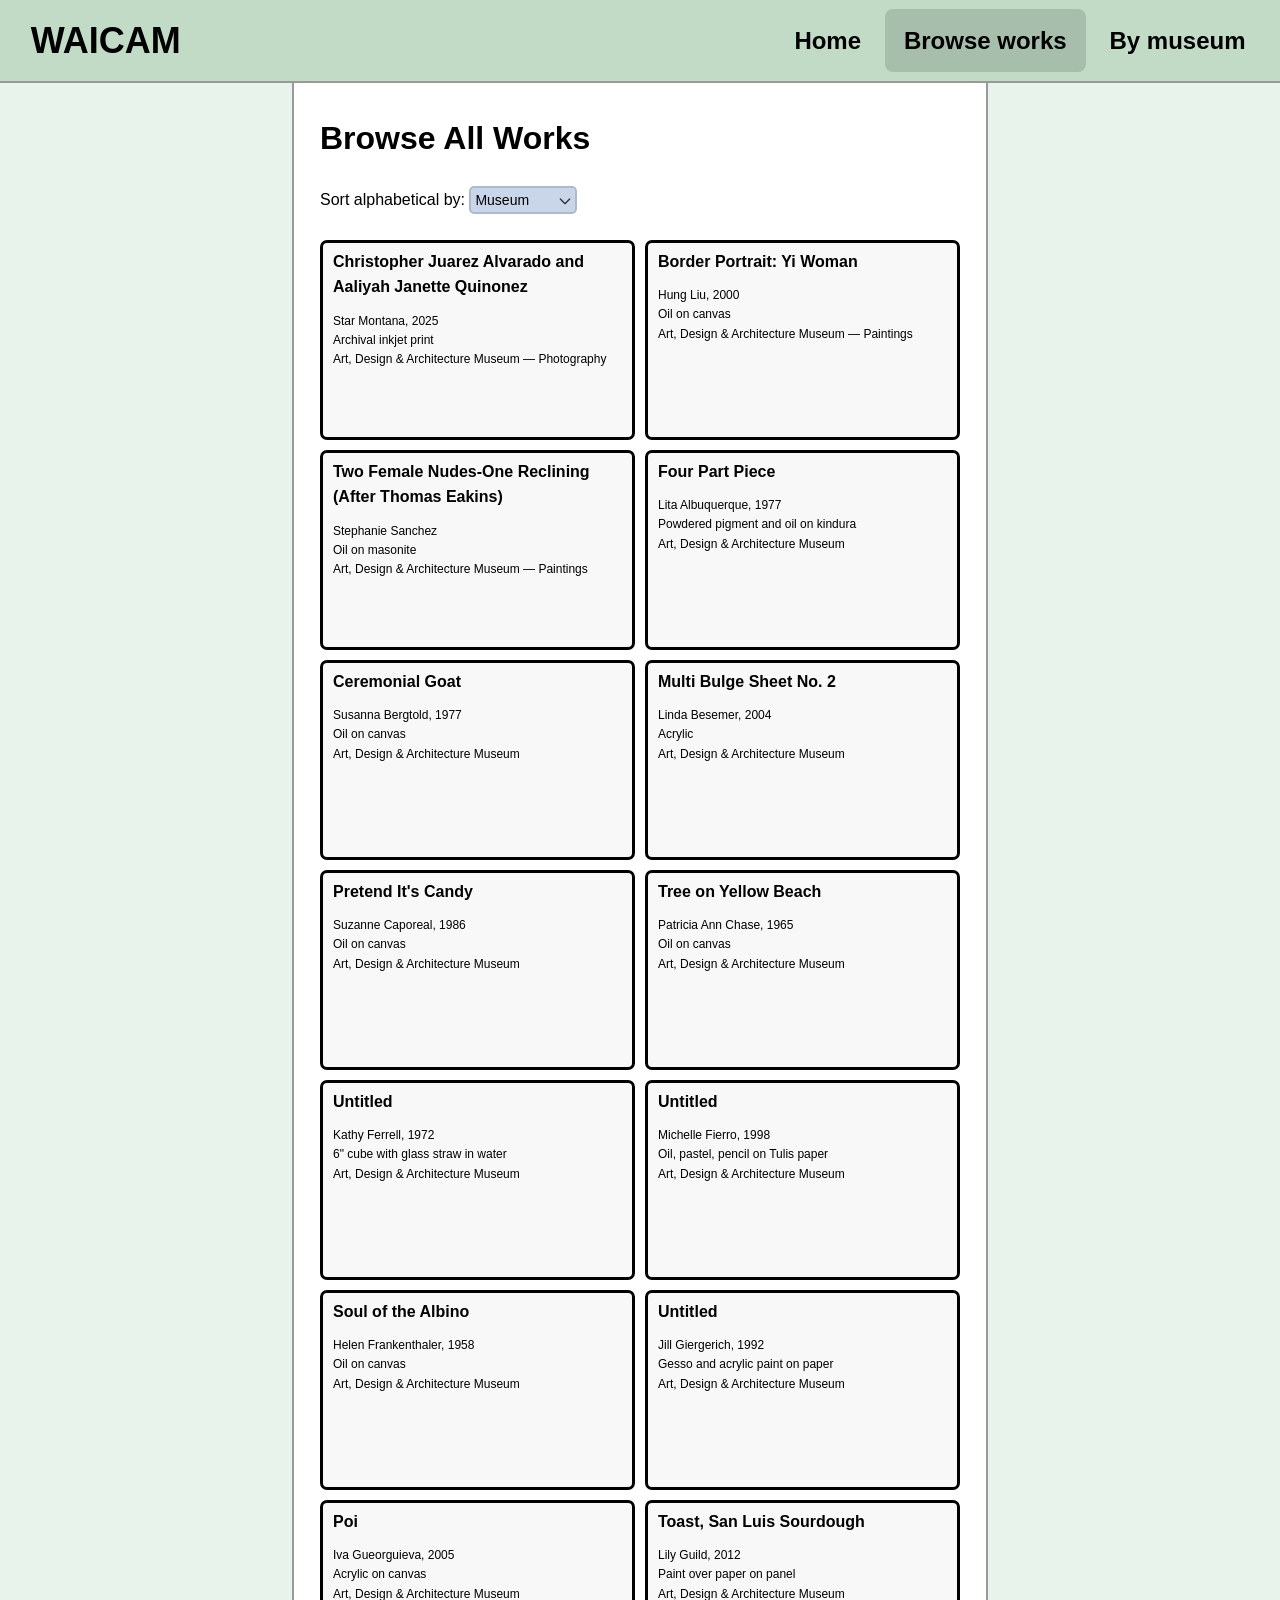
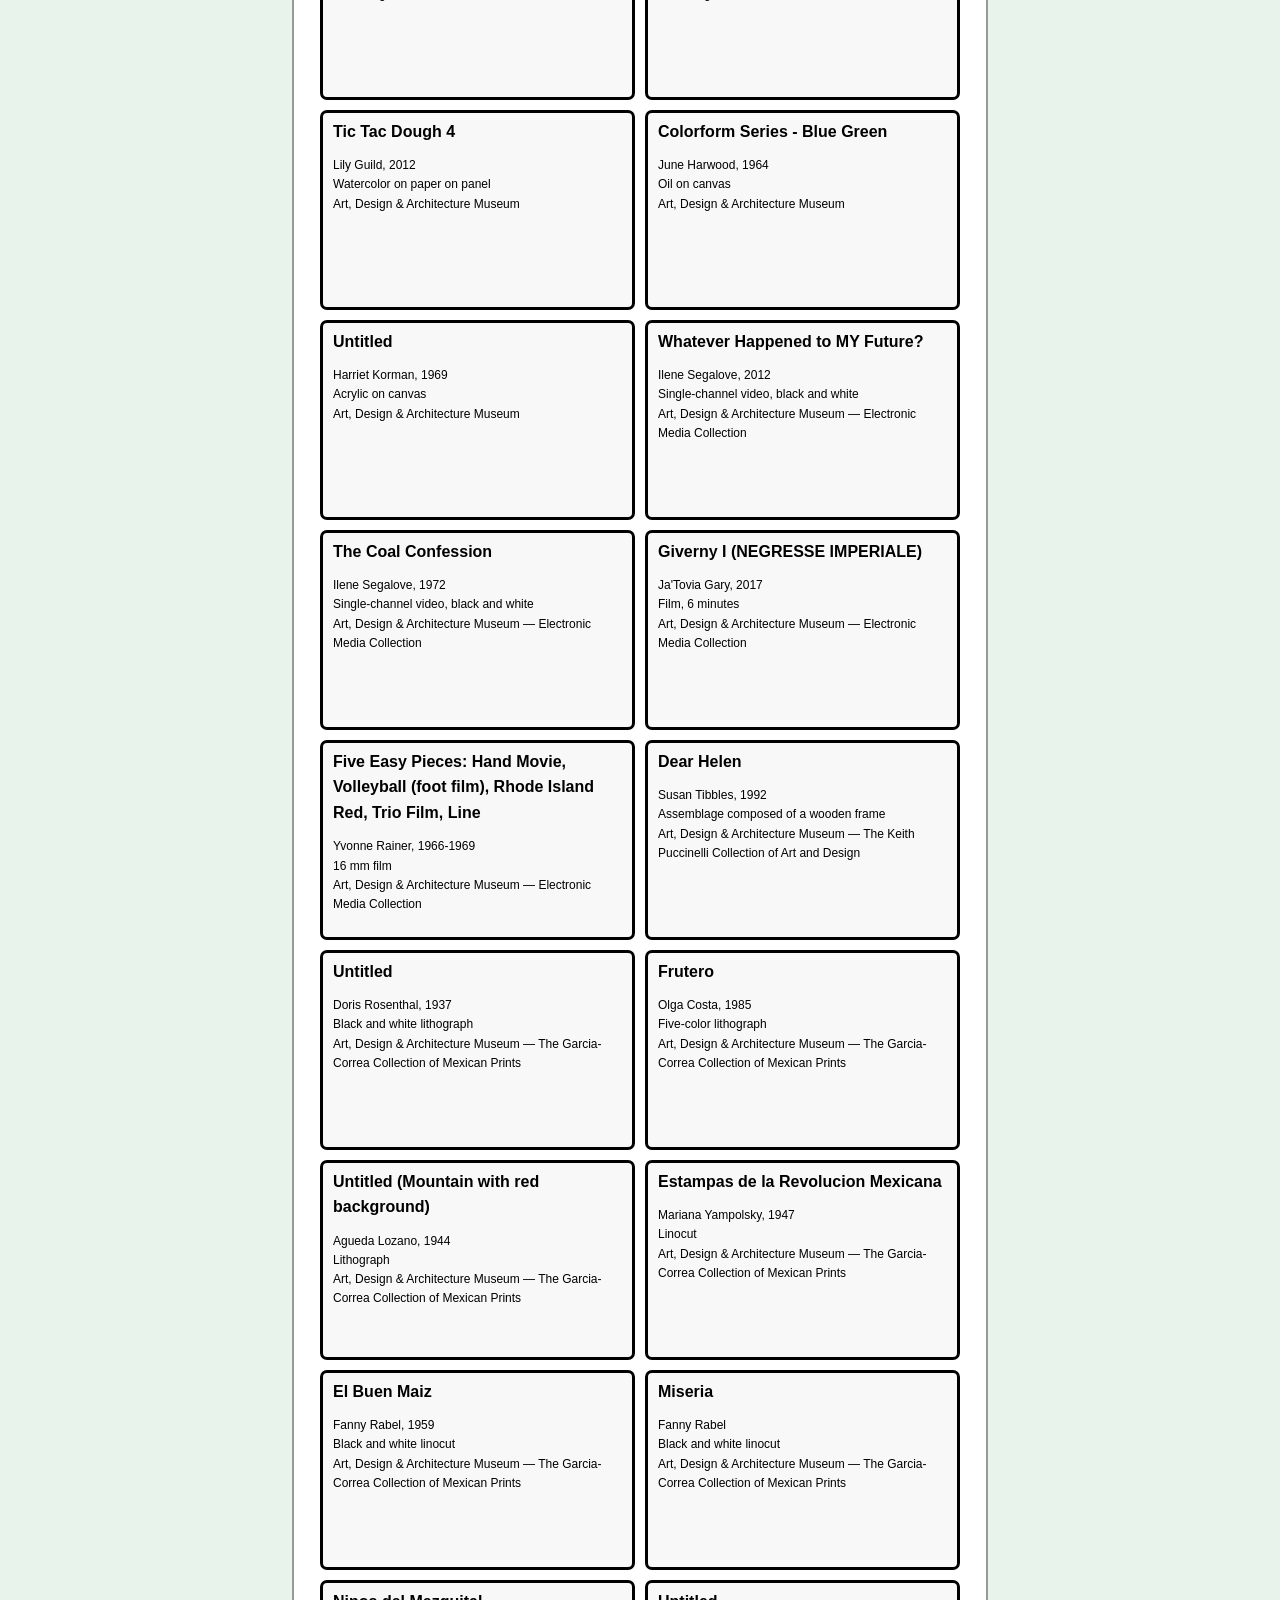
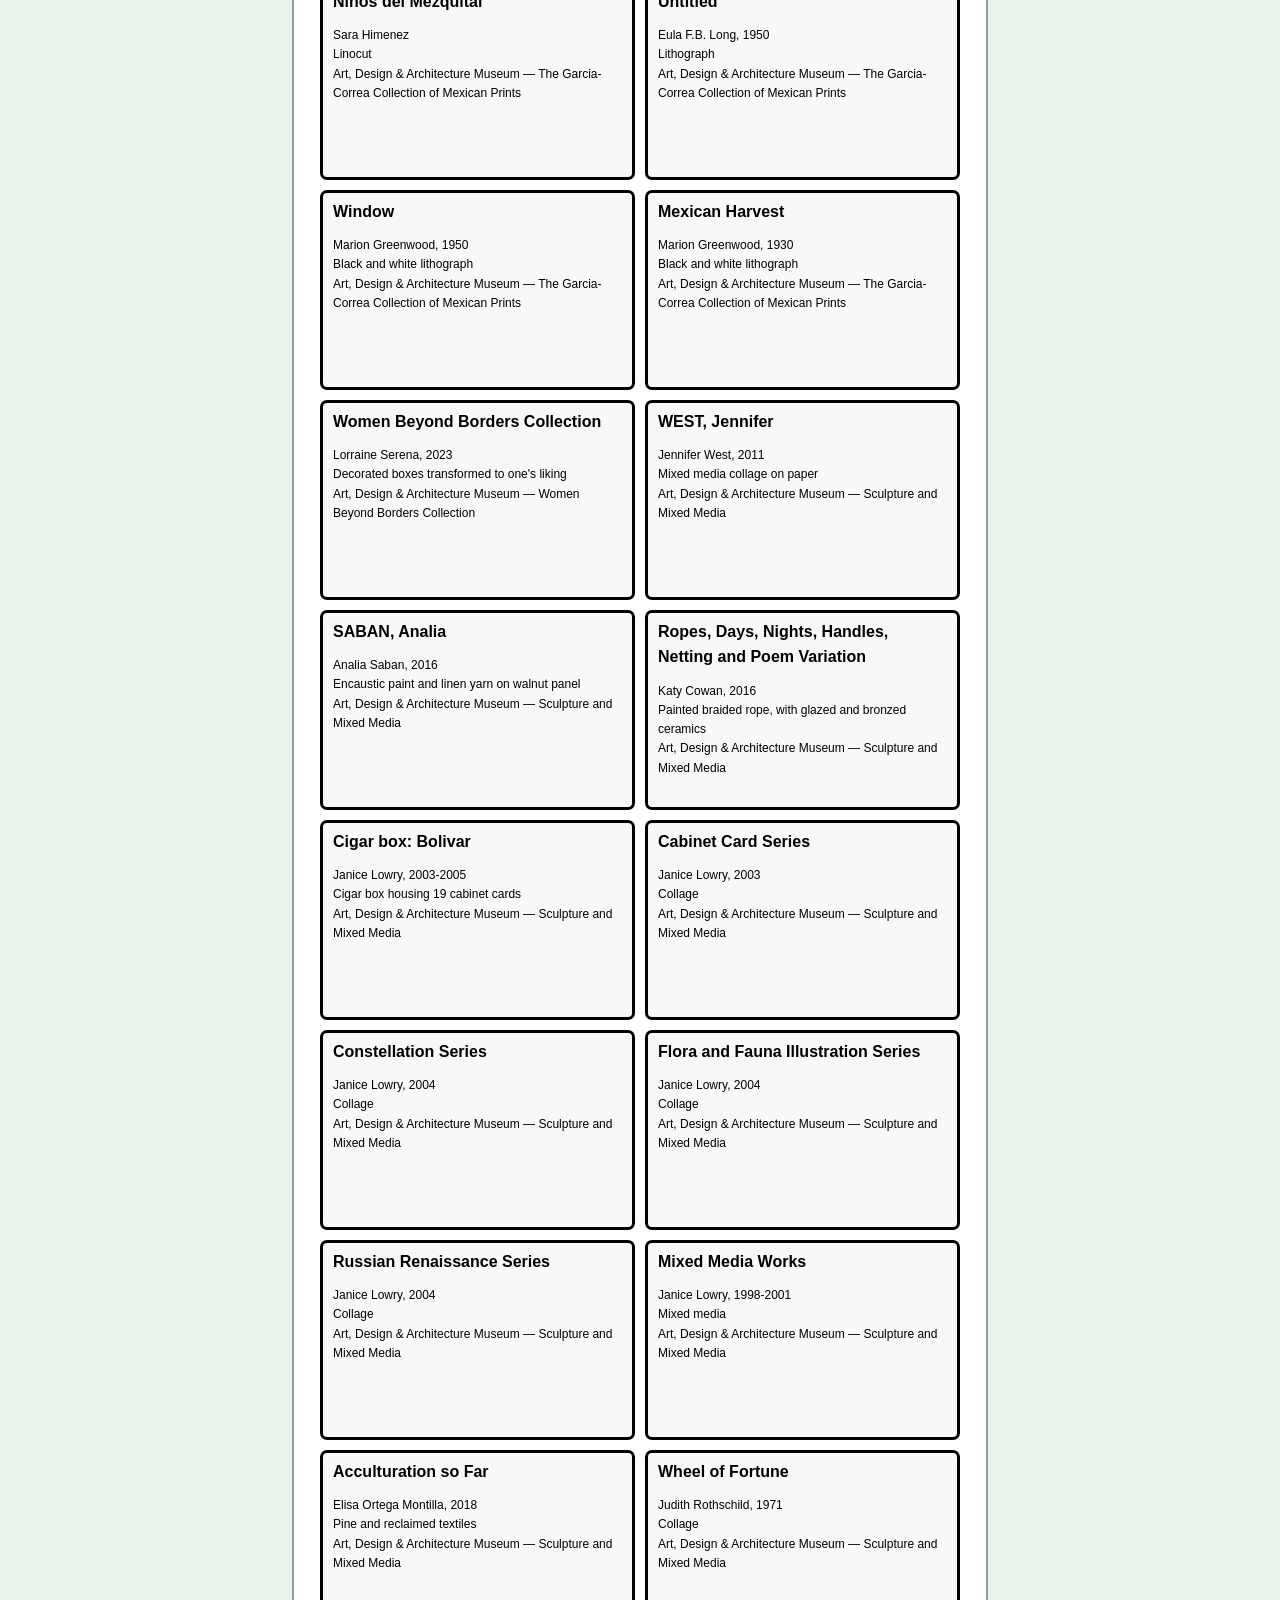
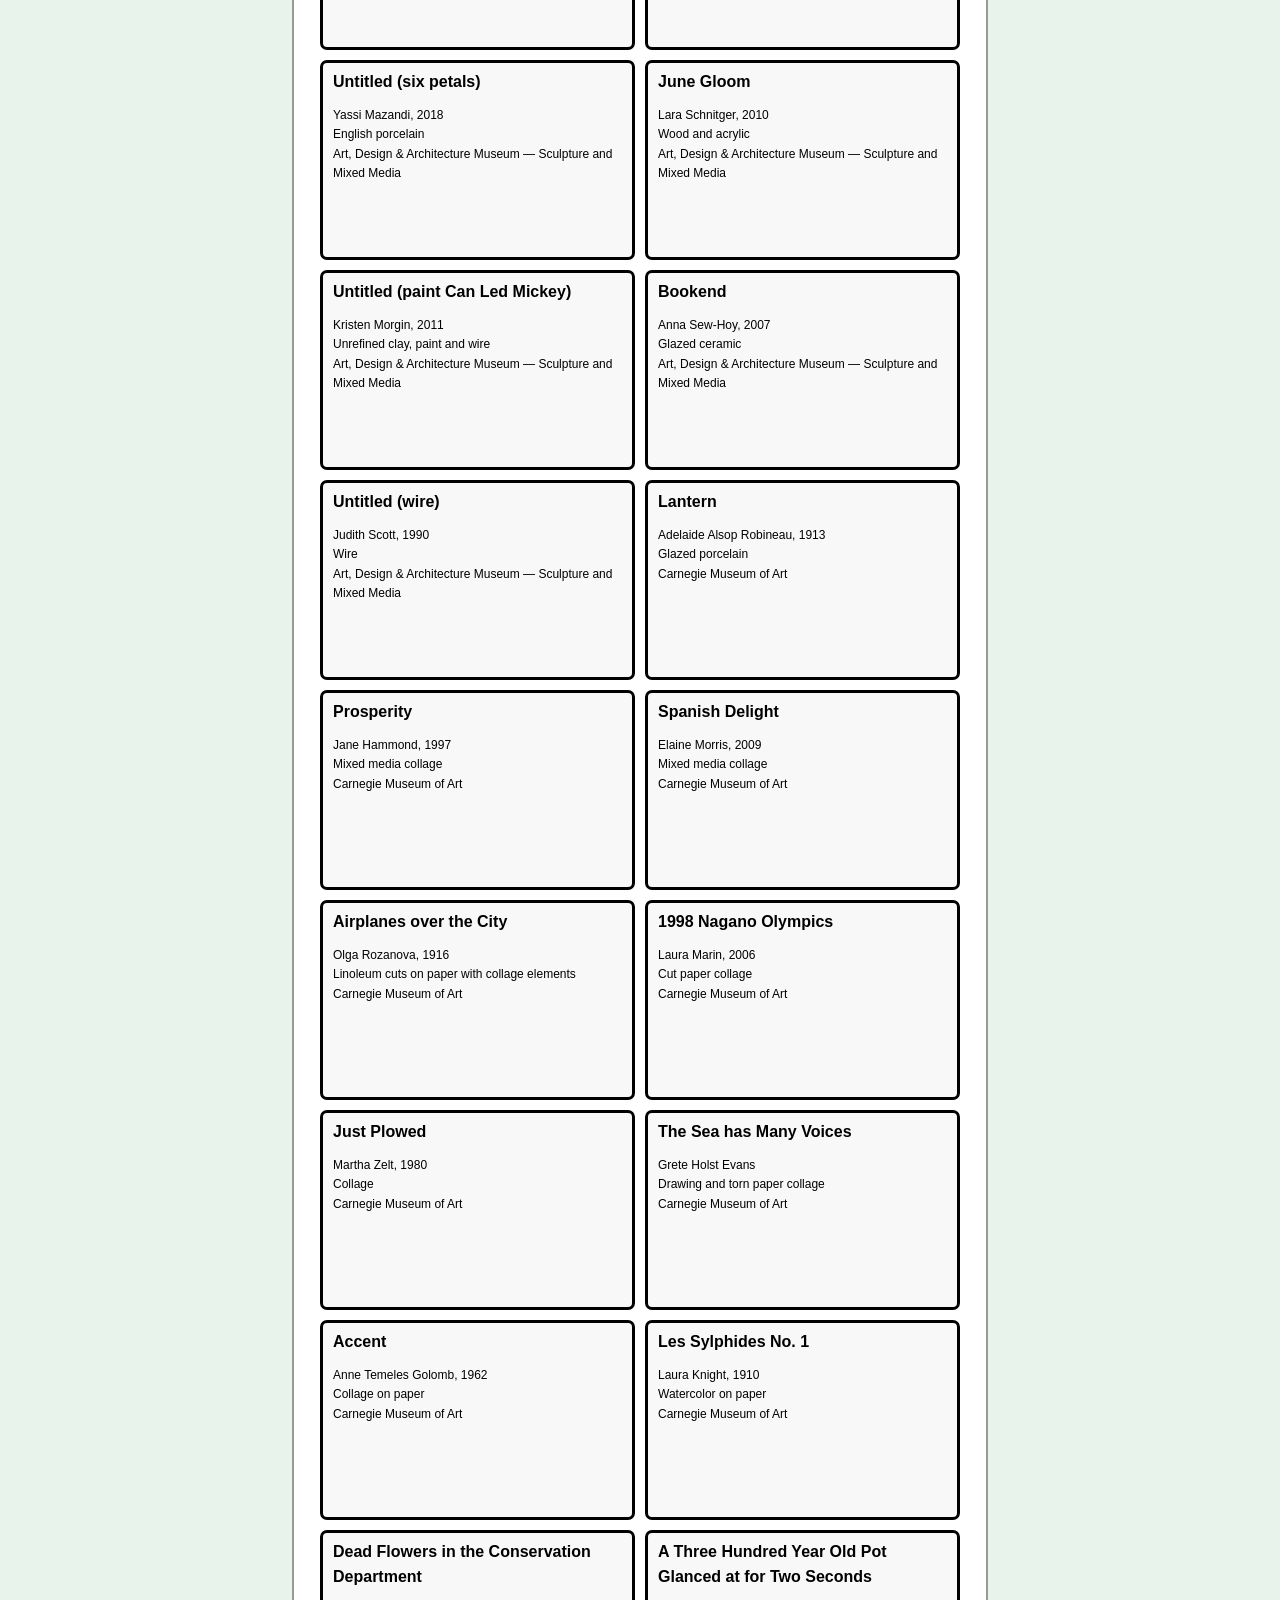
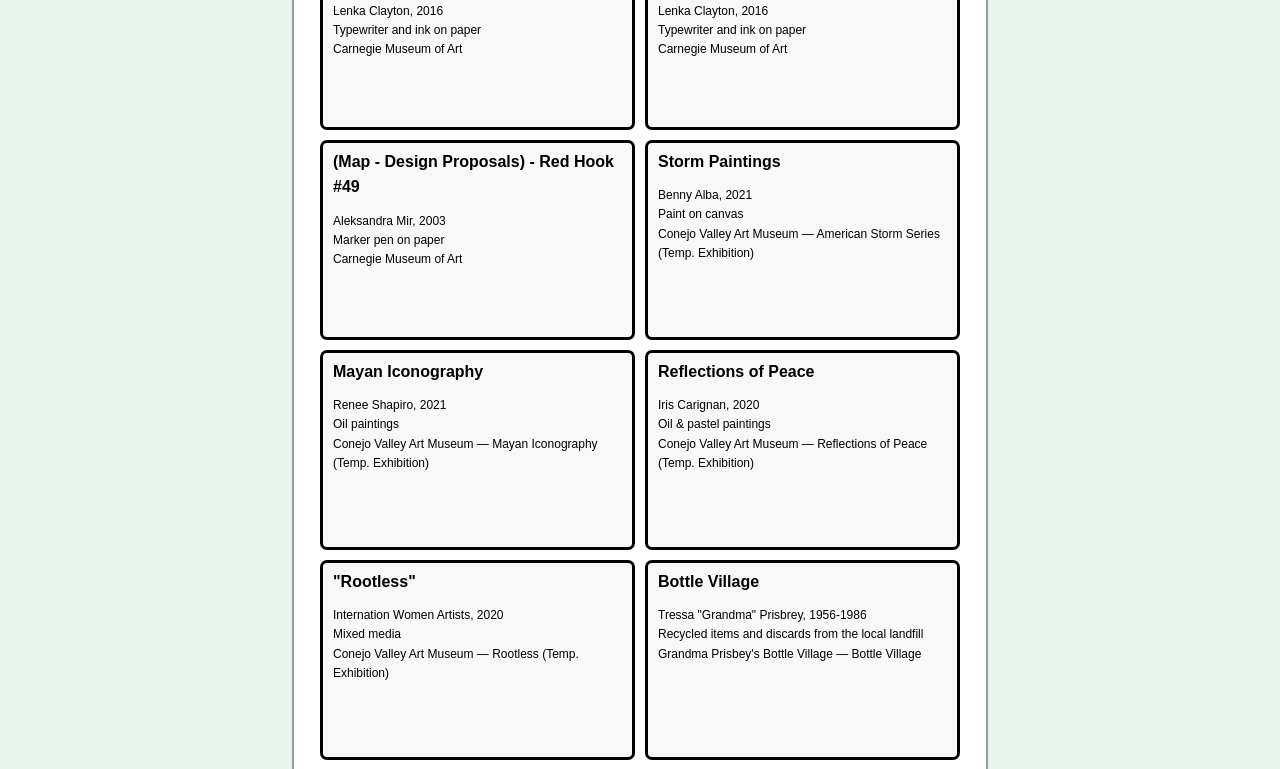
==== commit 5ccf5c00: "Something something responsive design" ====
--- a/browse/index.html
+++ b/browse/index.html
@@ -2,7 +2,10 @@
 <html>
     <head>
         <meta charset="utf-8">
+        <meta name="viewport" content="width=device-width, initial-scale=1.0">
+
         <title> WAICAM </title>
+
         <link rel="stylesheet" type="text/css" href="/styles.css">
         <script src="/js/common.js"></script>
     </head>
--- a/styles.css
+++ b/styles.css
@@ -13,7 +13,7 @@
     padding: 0px;
     margin: 0px;
 
-    font-family: 'Nunito Sans',sans-serif;
+    font-family: 'Nunito Sans', sans-serif;
 }
 
 .leftalign {
@@ -30,7 +30,7 @@
 
 #titlebar {
     background-color: var(--titlebar-color);
-    height: 9vh;
+    height: max(9vh, calc(60px));
     display: flex;
     flex-direction: row;
     align-items: center;
@@ -40,7 +40,7 @@
     border-bottom: 2px solid #999;
 }
 .waicam {
-    font-size: 36px;
+    font-size: min(36px, 5vw);
     font-weight: bold;
 
     margin: 1.8vw;
@@ -57,13 +57,13 @@
 .titlebarbutton {
     color: black;
     background-color: var(--titlebar-color);
-    font-size: 24px;
+    font-size: min(24px, 3.25vw);
     font-weight: bold;
 
     border-radius: 8px;
 
-    padding-top: 20px;
-    padding-bottom: 20px;
+    padding-top: 2vh;
+    padding-bottom: 2vh;
     padding-left: 1.5vw;
     padding-right: 1.5vw;
 }
@@ -80,10 +80,10 @@
 }
 
 #content {
-    font-size: 16px;
+    font-size: min(16px, 3vw);
     line-height: 1.6;
     word-break: break-word;
-    width: 50vw;
+    width: max(50vw, 300px);
     background-color: var(--content-color);
     padding-top: 1vh;
     padding-bottom: 1vh;
@@ -97,6 +97,10 @@
     border-right: 2px solid #999;
 }
 
+h1 {
+    font-size: min(32px, 6vw);
+}
+
 select {
     appearance: none;
 
@@ -105,7 +109,7 @@
     border-radius: 5px;
     border: 0;
 
-    font-size: 14px;
+    font-size: min(14px, 2.6vw);
     padding: 6px 24px 6px 6px;
 
     background-image: url('data:image/svg+xml,<svg xmlns="http://www.w3.org/2000/svg" fill="none" viewBox="0 0 24 24" stroke="%23333" width="24" height="24"><path stroke-linecap="round" stroke-linejoin="round" stroke-width="2" d="M19 9l-7 7-7-7"/></svg>');
@@ -132,7 +136,7 @@
     column-gap: 10px;
 }
 .displayedrecord {
-    font-size: 12px;
+    font-size: min(12px, 2.25vw);
     padding-top: 6px;
     padding-left: 10px;
     padding-right: 10px;
@@ -143,6 +147,6 @@
     border-radius: 7px;
 }
 .worktitle {
-    font-size: 16px;
+    font-size: min(16px, 3vw);
     font-weight: bold;
 }
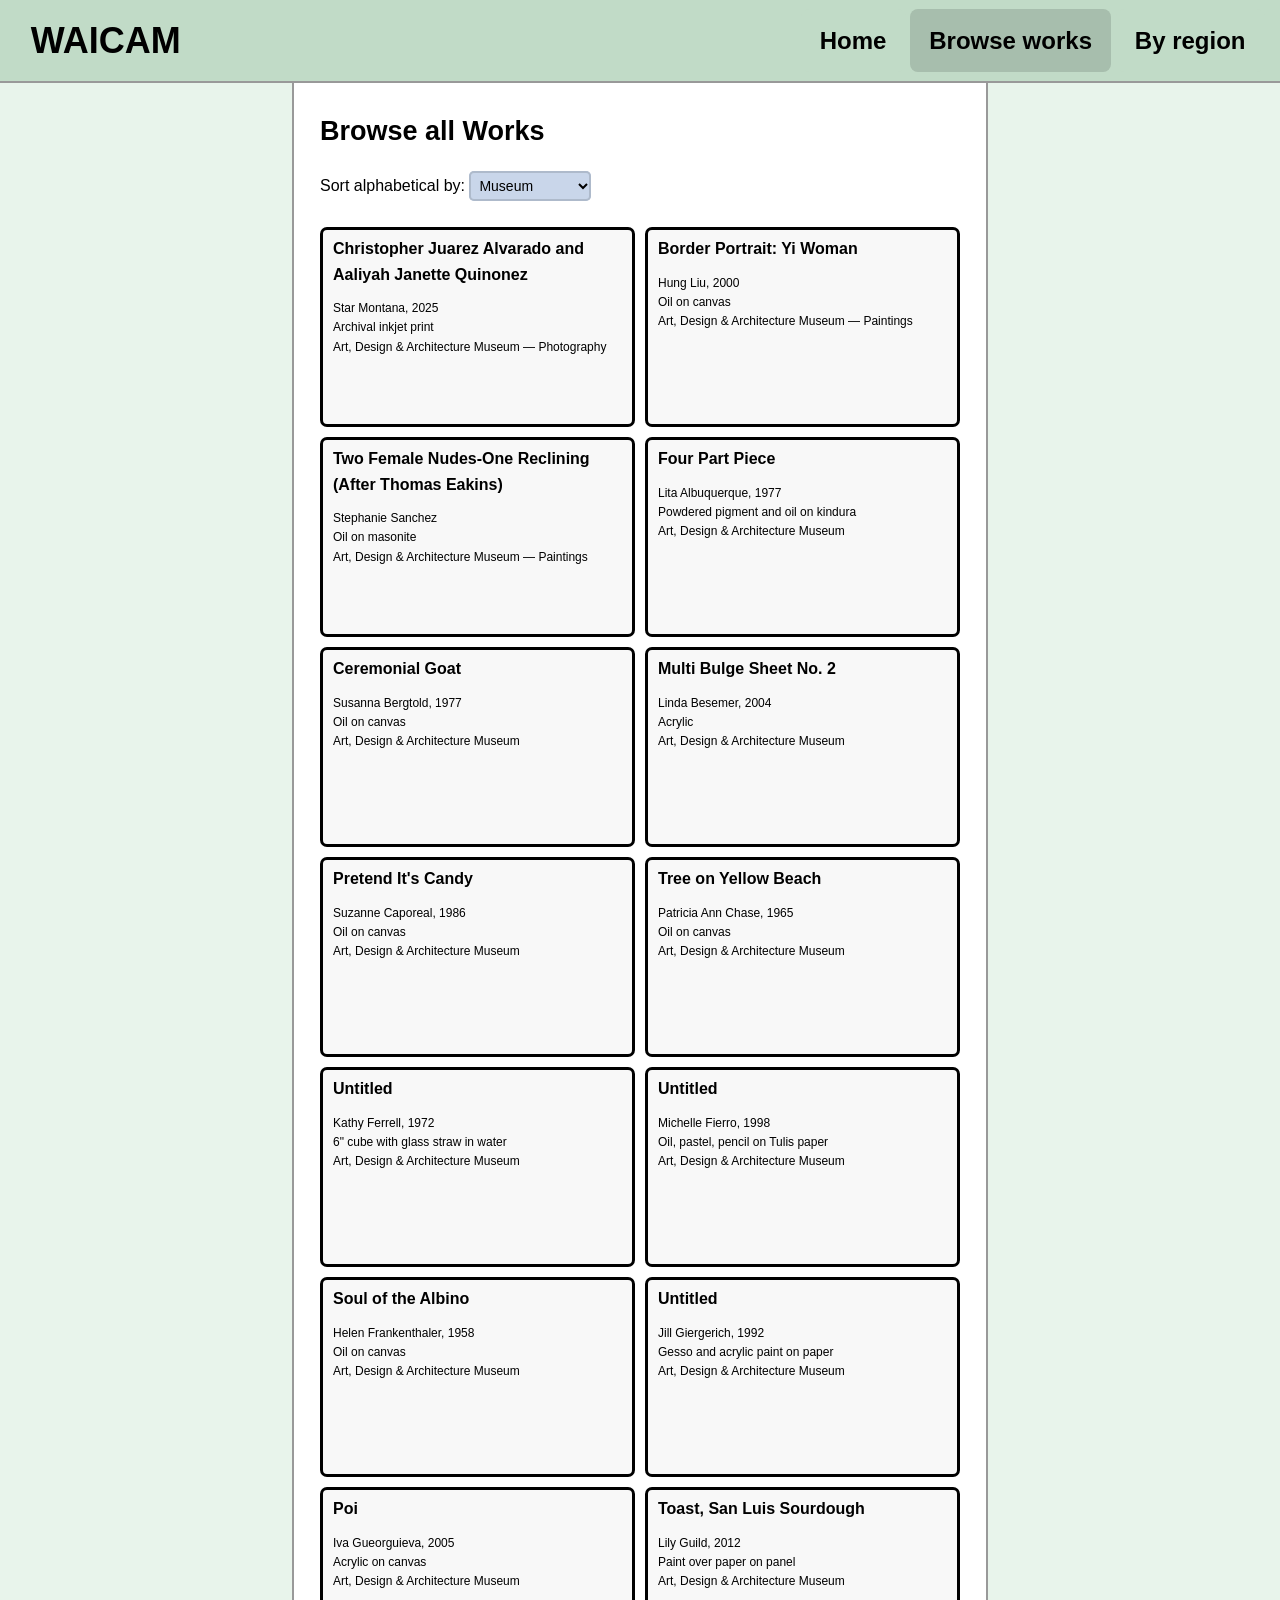
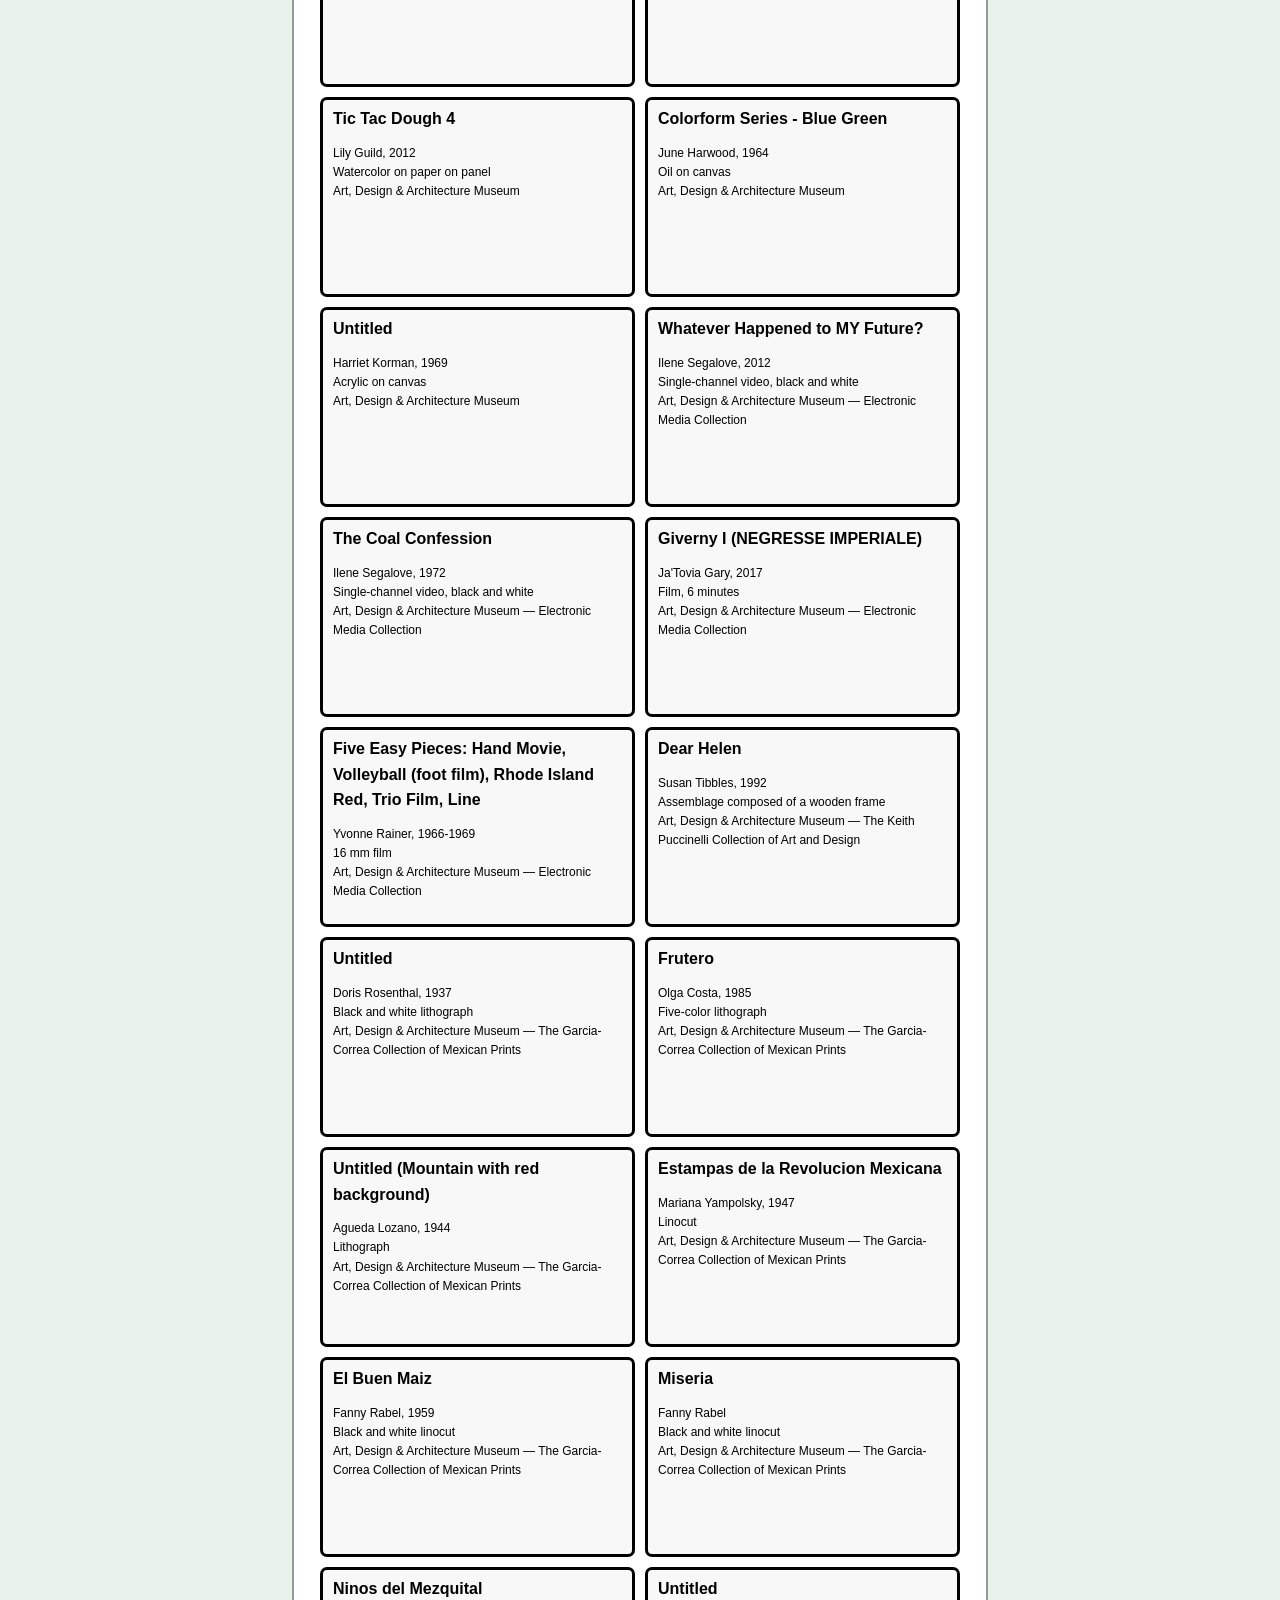
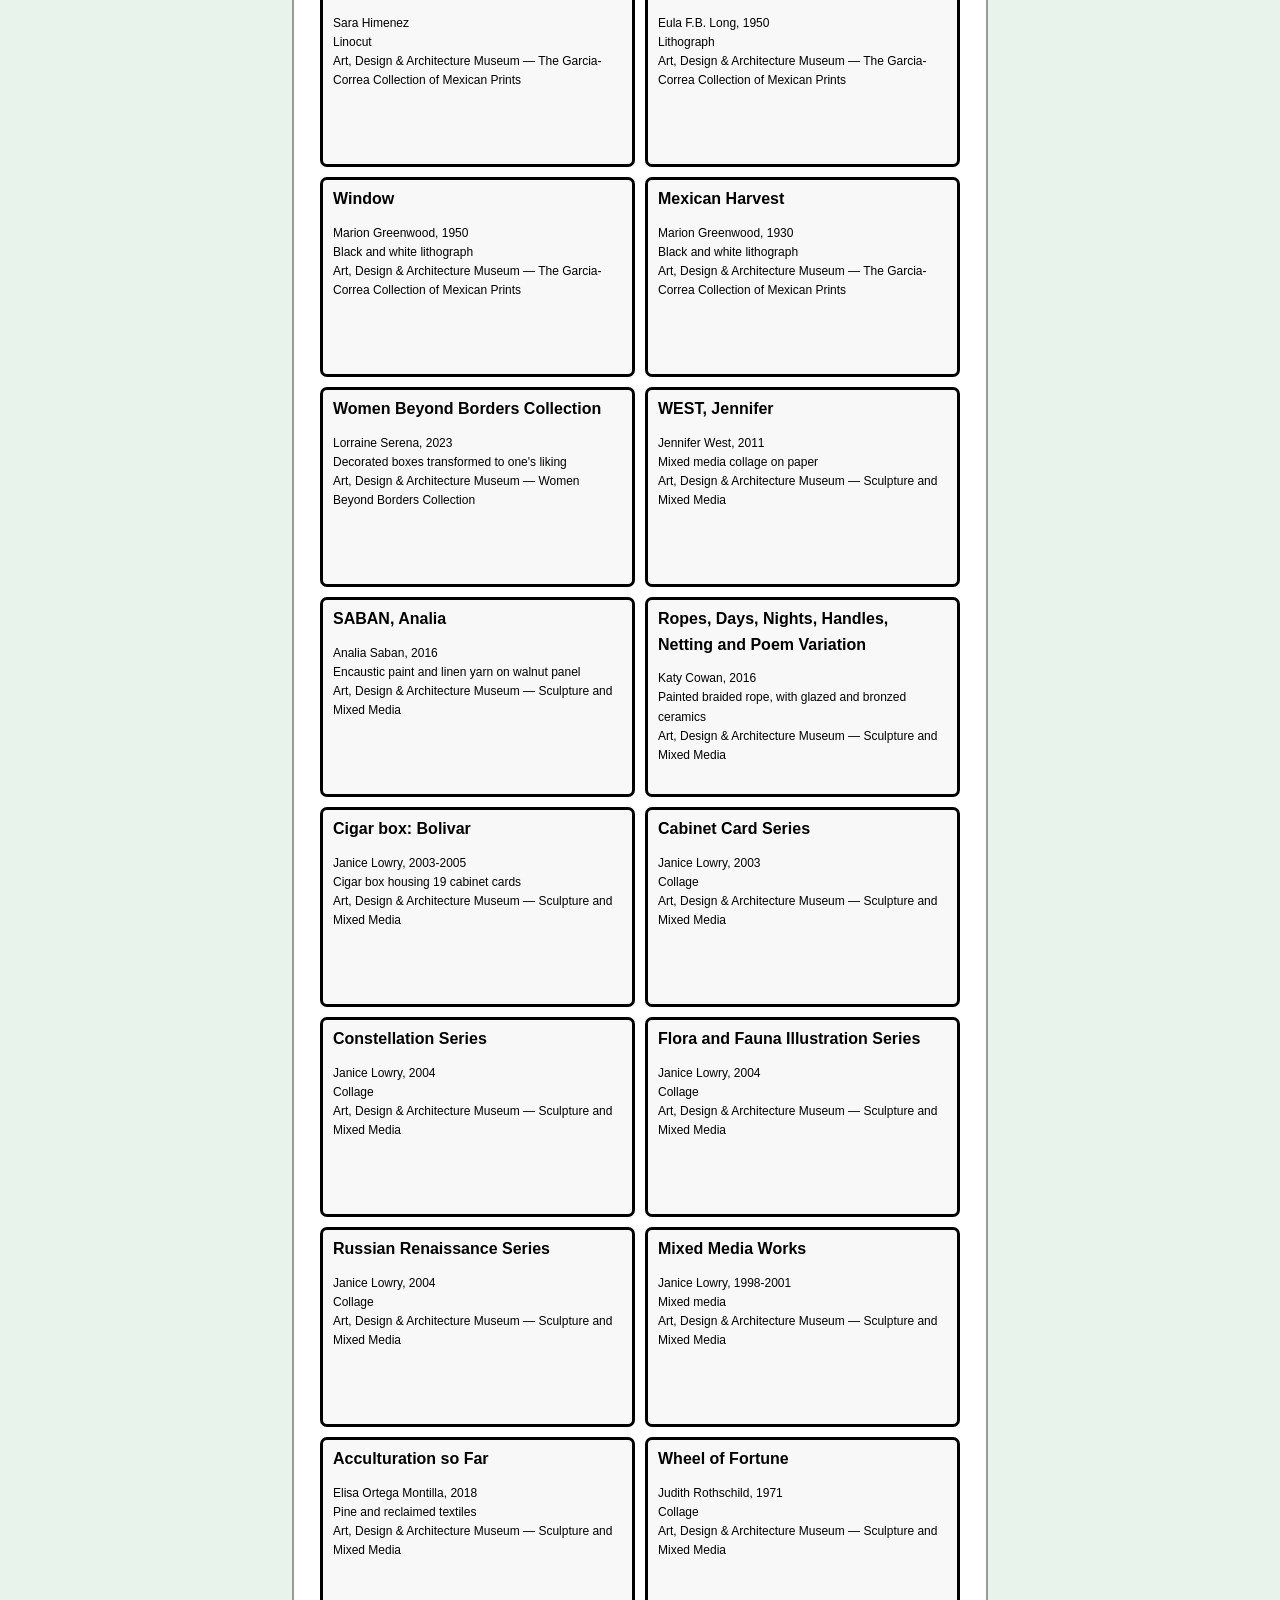
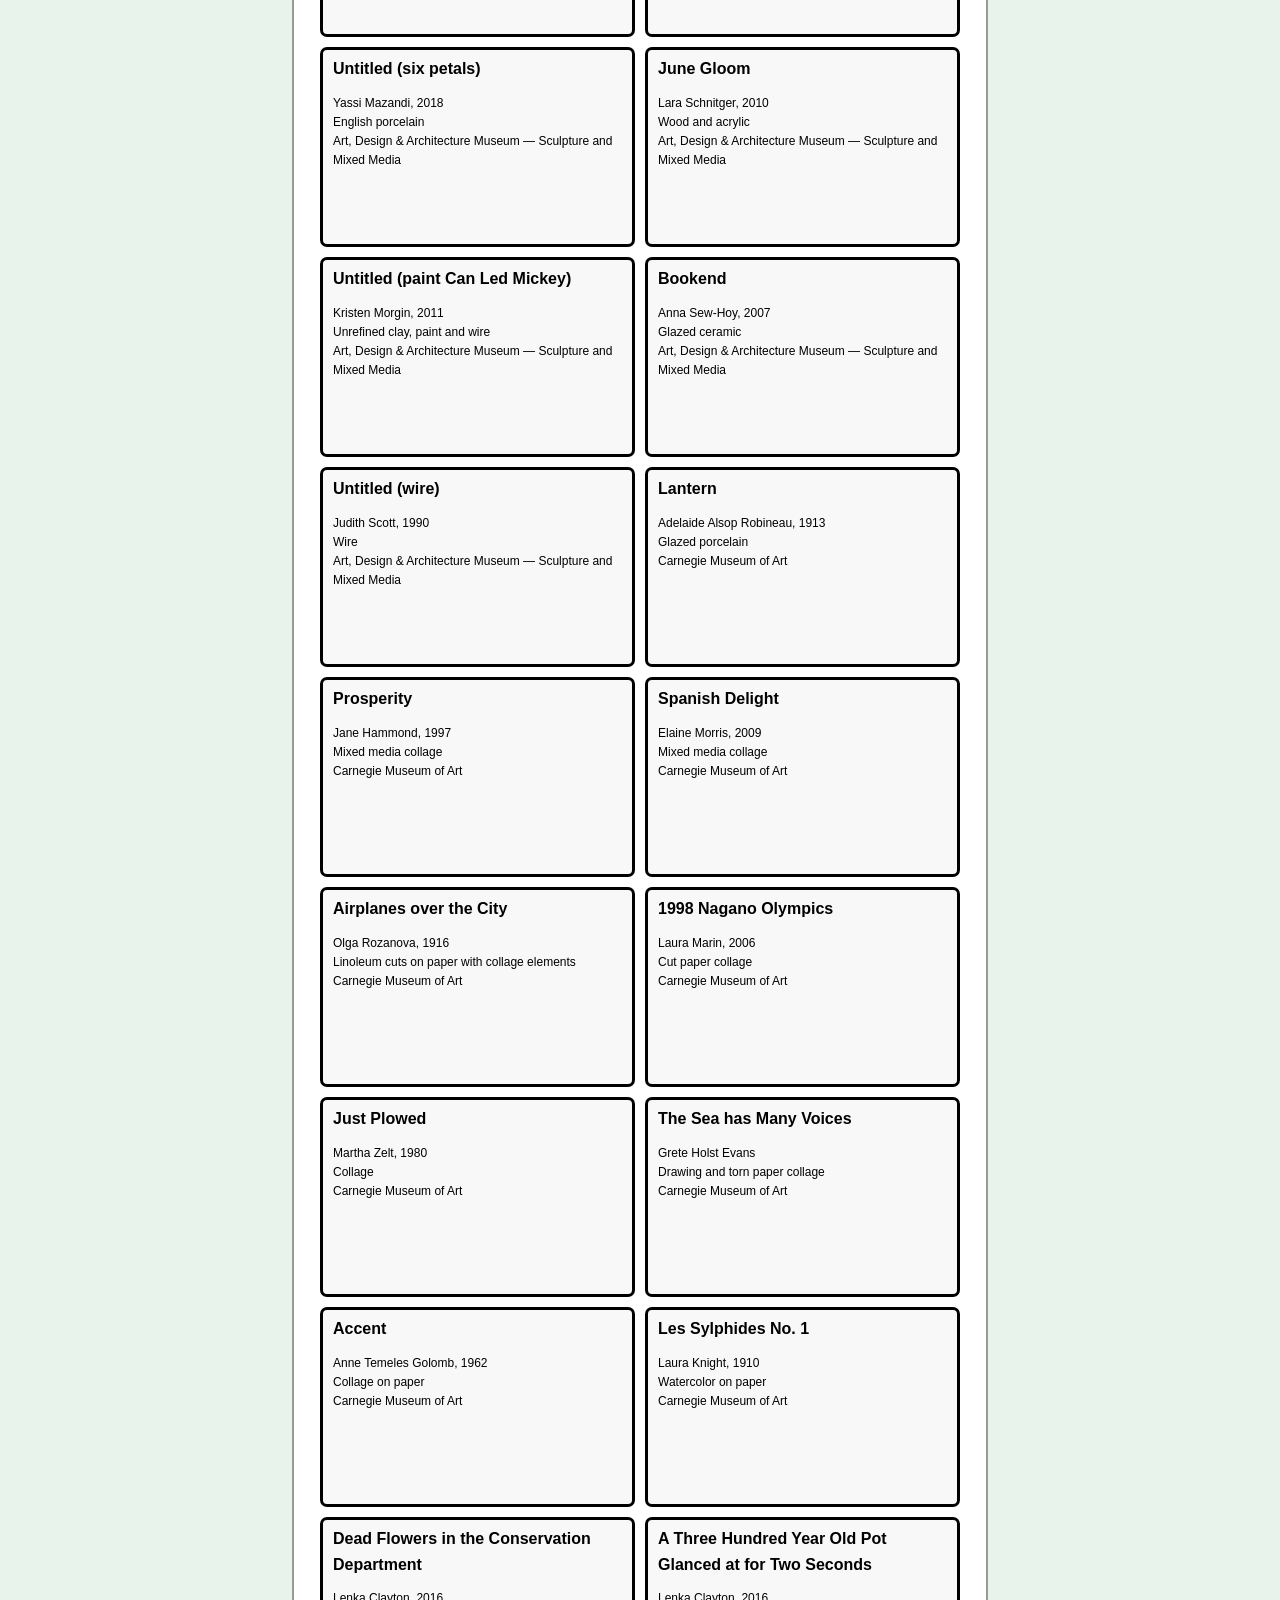
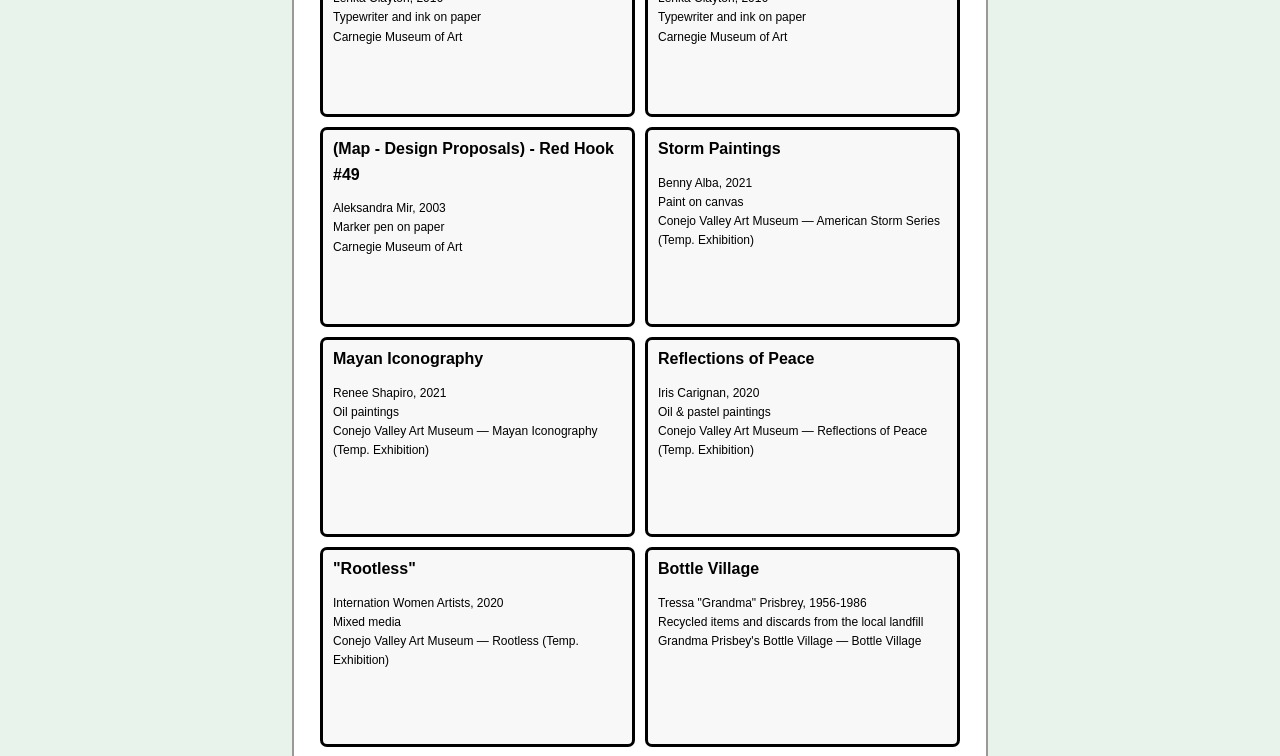
==== commit 3fb655b2: "Styling improvements, rename by-region to by-museum" ====
--- a/browse/index.html
+++ b/browse/index.html
@@ -18,14 +18,14 @@
             <div class="rightalign">
                 <a class="titlebarbutton titlebarentry" href="/">Home</a>
                 <a class="titlebarbutton titlebarentry disabledentry">Browse works</a>
-                <a class="titlebarbutton titlebarentry" href="/by-museum/">By museum</a>
+                <a class="titlebarbutton titlebarentry" href="/by-region/">By region</a>
             </div>
             <div class="horizpadding"></div>
             <div class="horizpadding"></div>
         </div>
         <div id="main">
             <div id="content">
-                <h1> Browse All Works </h1>
+                <h1> Browse all Works </h1>
                 <span>
                     Sort alphabetical by:
                 </span>
--- a/styles.css
+++ b/styles.css
@@ -30,7 +30,7 @@
 
 #titlebar {
     background-color: var(--titlebar-color);
-    height: max(9vh, calc(60px));
+    height: max(9vh, 60px);
     display: flex;
     flex-direction: row;
     align-items: center;
@@ -98,29 +98,22 @@
 }
 
 h1 {
-    font-size: min(32px, 6vw);
+    font-size: min(27px, 5vw);
 }
 
 select {
-    appearance: none;
-
     background-color: var(--select-color);
 
     border-radius: 5px;
     border: 0;
 
     font-size: min(14px, 2.6vw);
-    padding: 6px 24px 6px 6px;
-
-    background-image: url('data:image/svg+xml,<svg xmlns="http://www.w3.org/2000/svg" fill="none" viewBox="0 0 24 24" stroke="%23333" width="24" height="24"><path stroke-linecap="round" stroke-linejoin="round" stroke-width="2" d="M19 9l-7 7-7-7"/></svg>');
-    background-repeat: no-repeat;
-    background-position: right 4px top 7px;
-    background-size: 16px;
+    padding: 6px 18px 6px 6px;
 
     box-shadow: 0 0 0 2px color-mix(in oklab, #000000 10%, var(--select-color) 90%) inset;
 }
 
-:focus {
+select:focus {
     outline: none;
     box-shadow: 0 0 0 2px color-mix(in oklab, #000000 40%, var(--select-color) 60%) inset !important;
 }
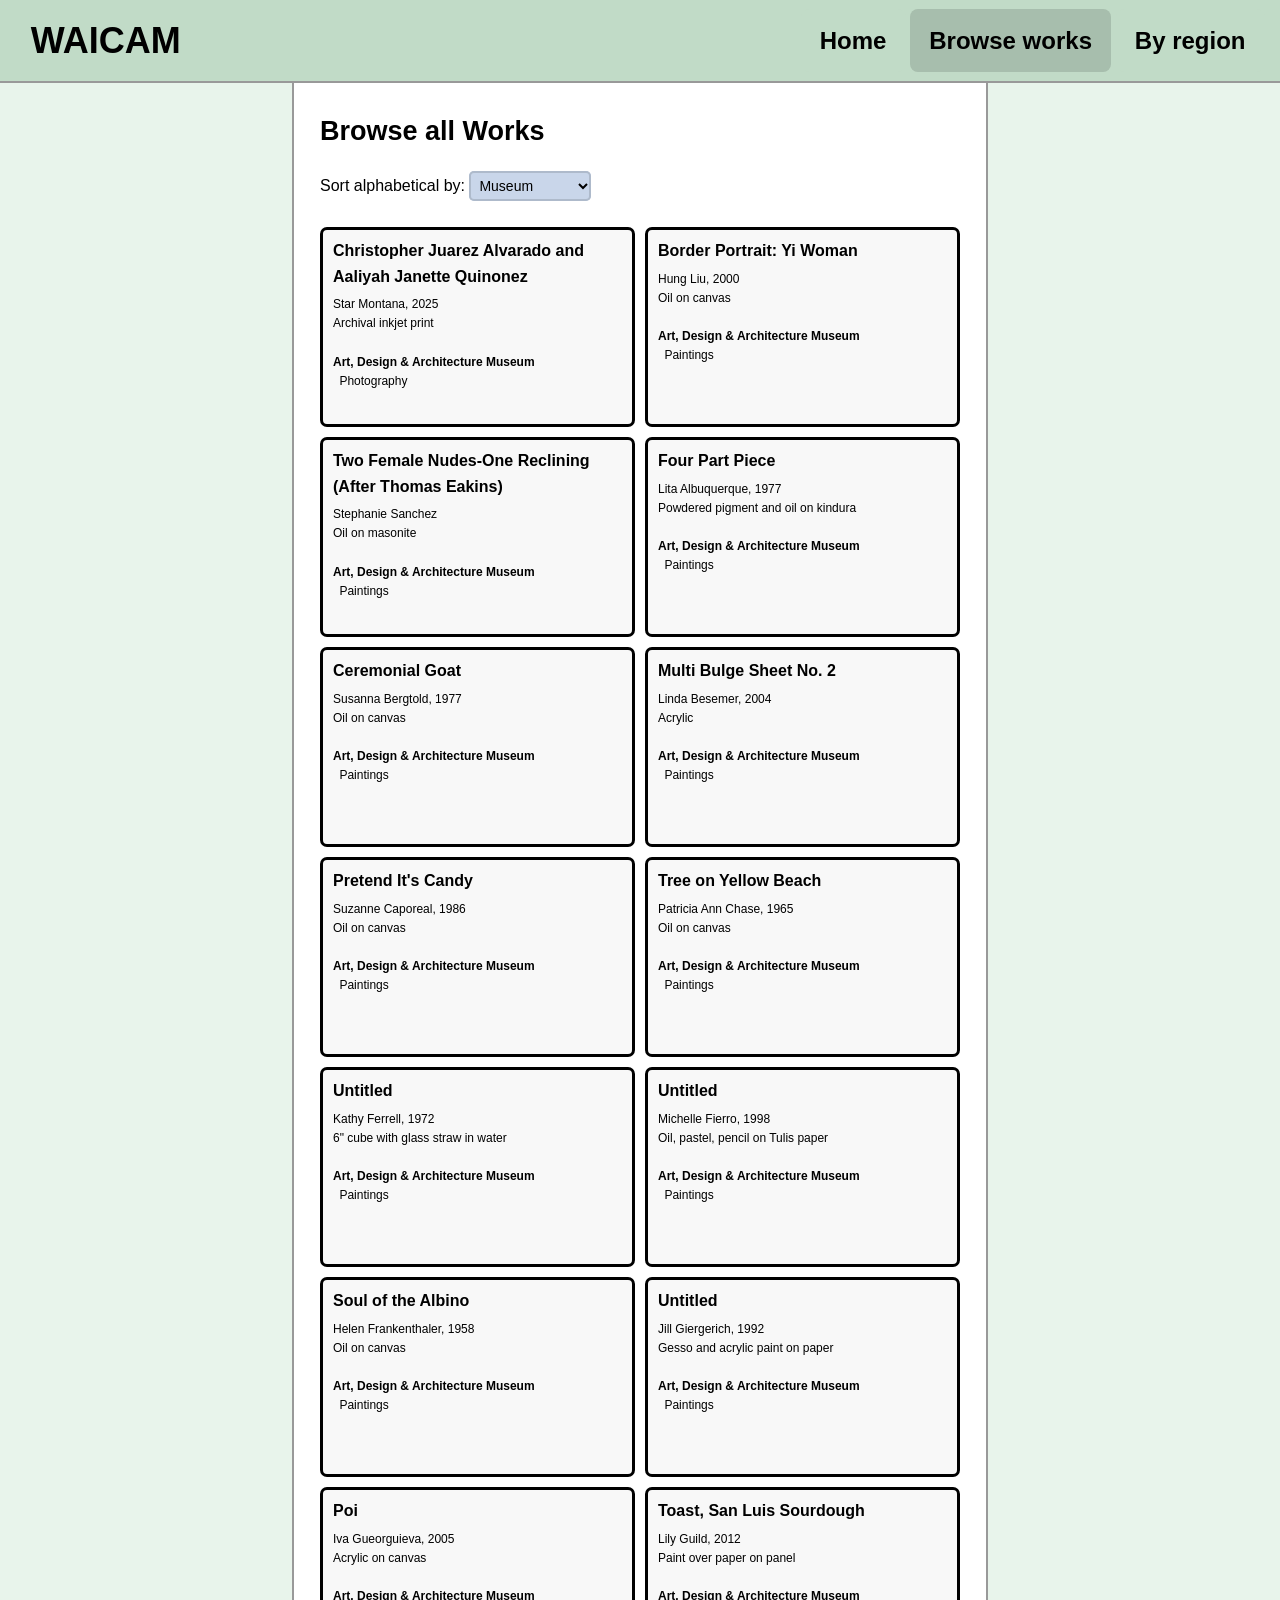
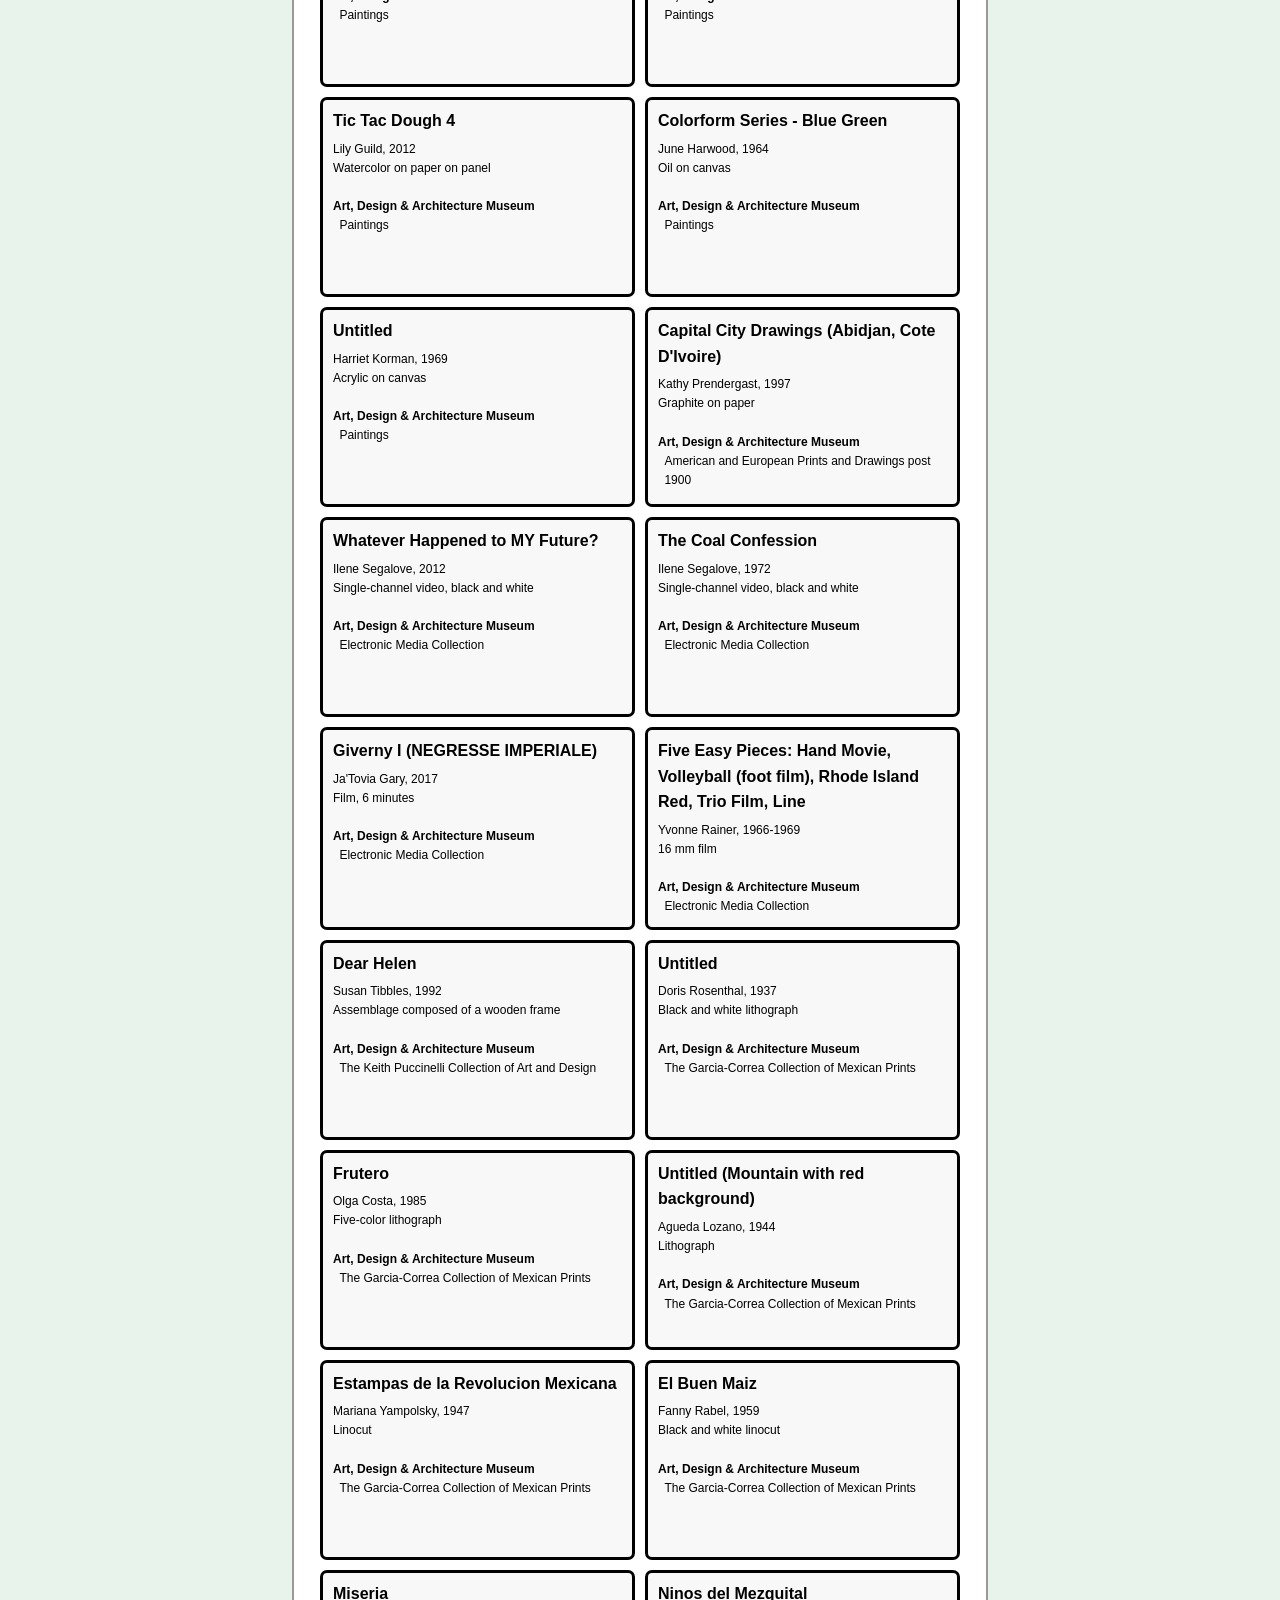
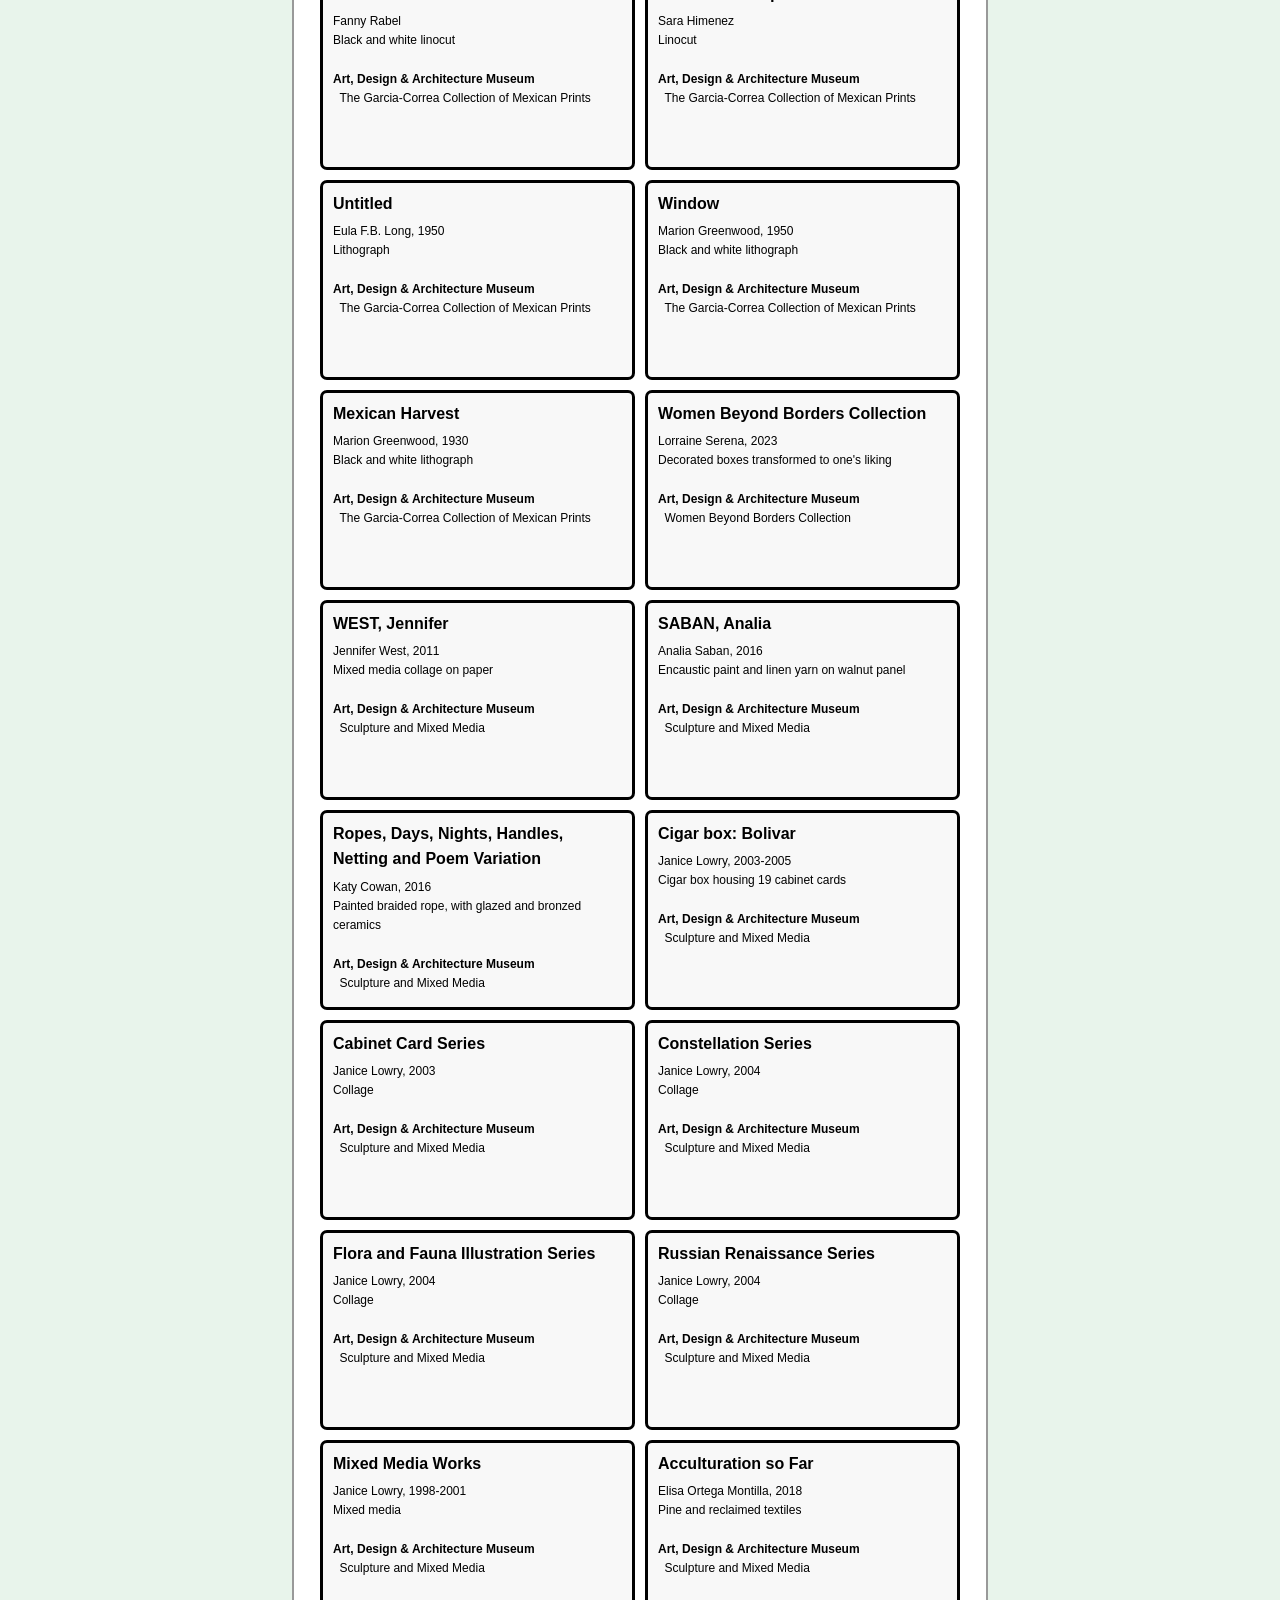
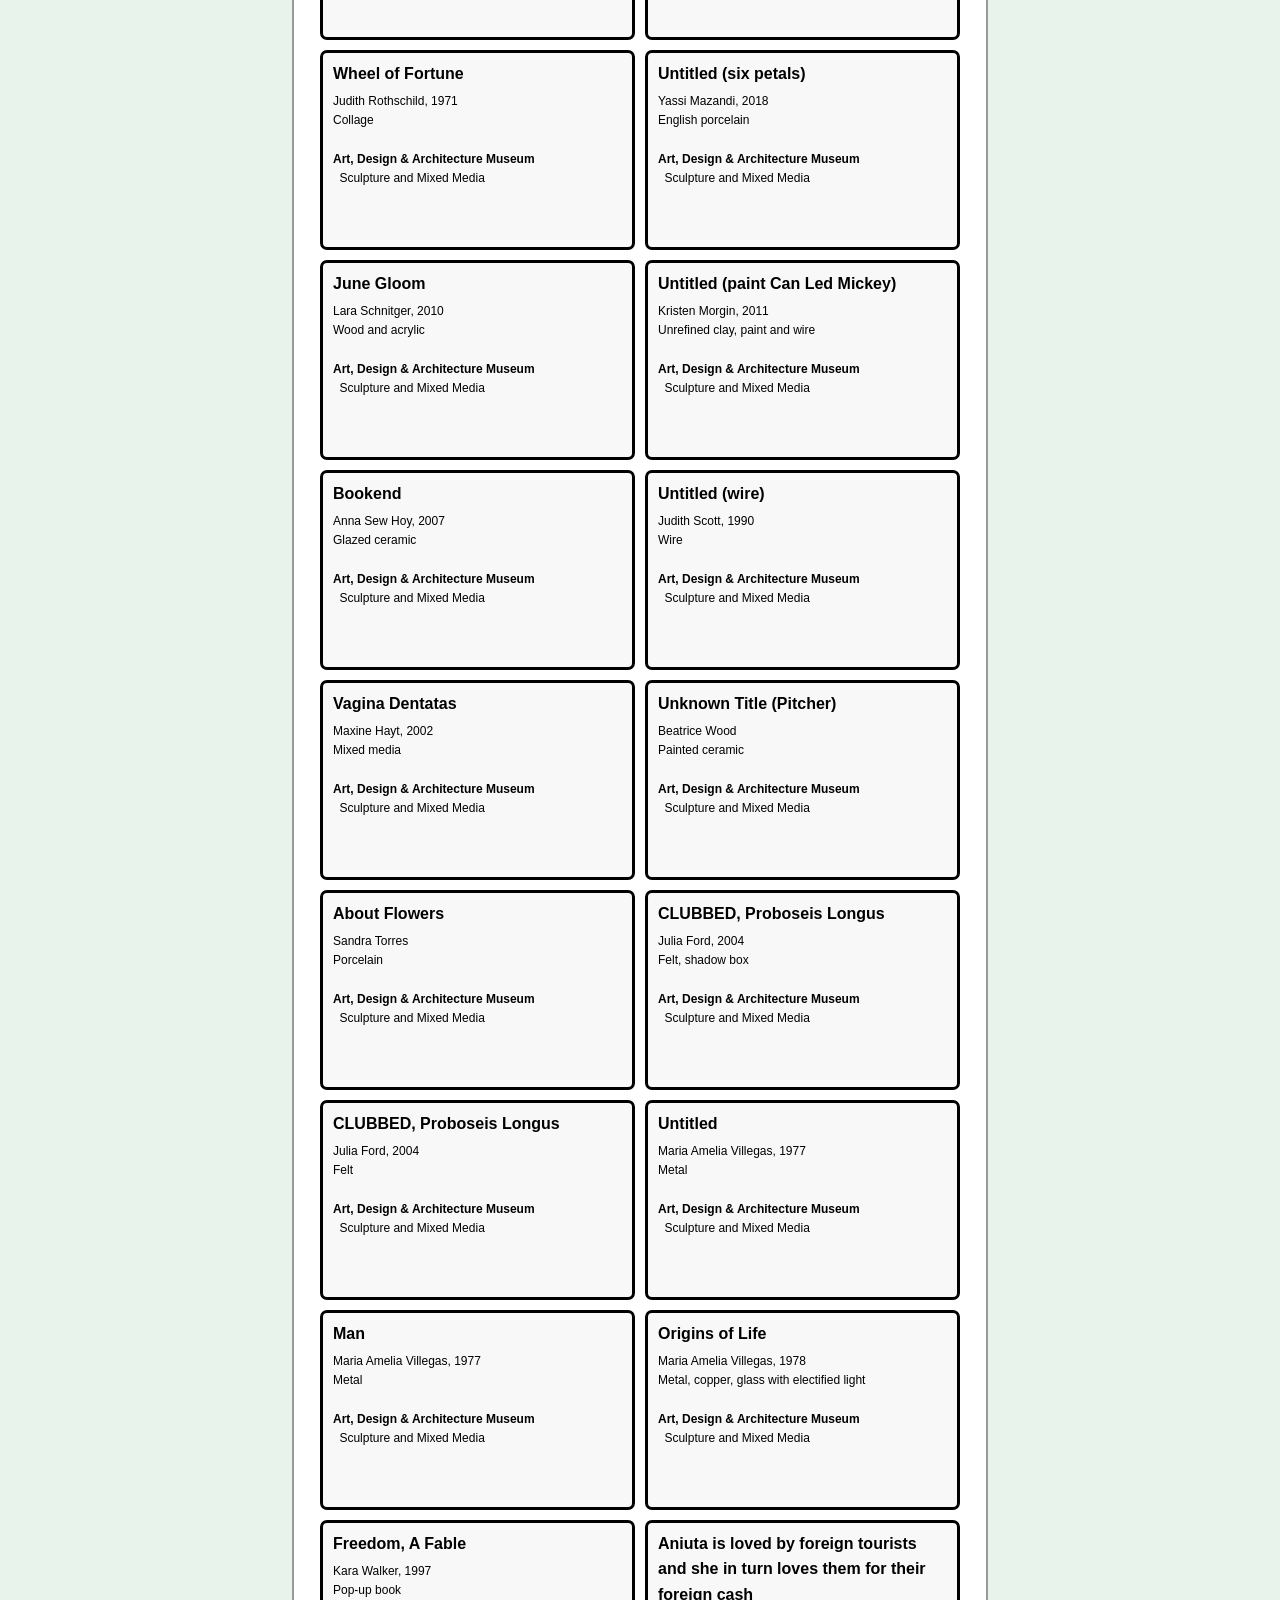
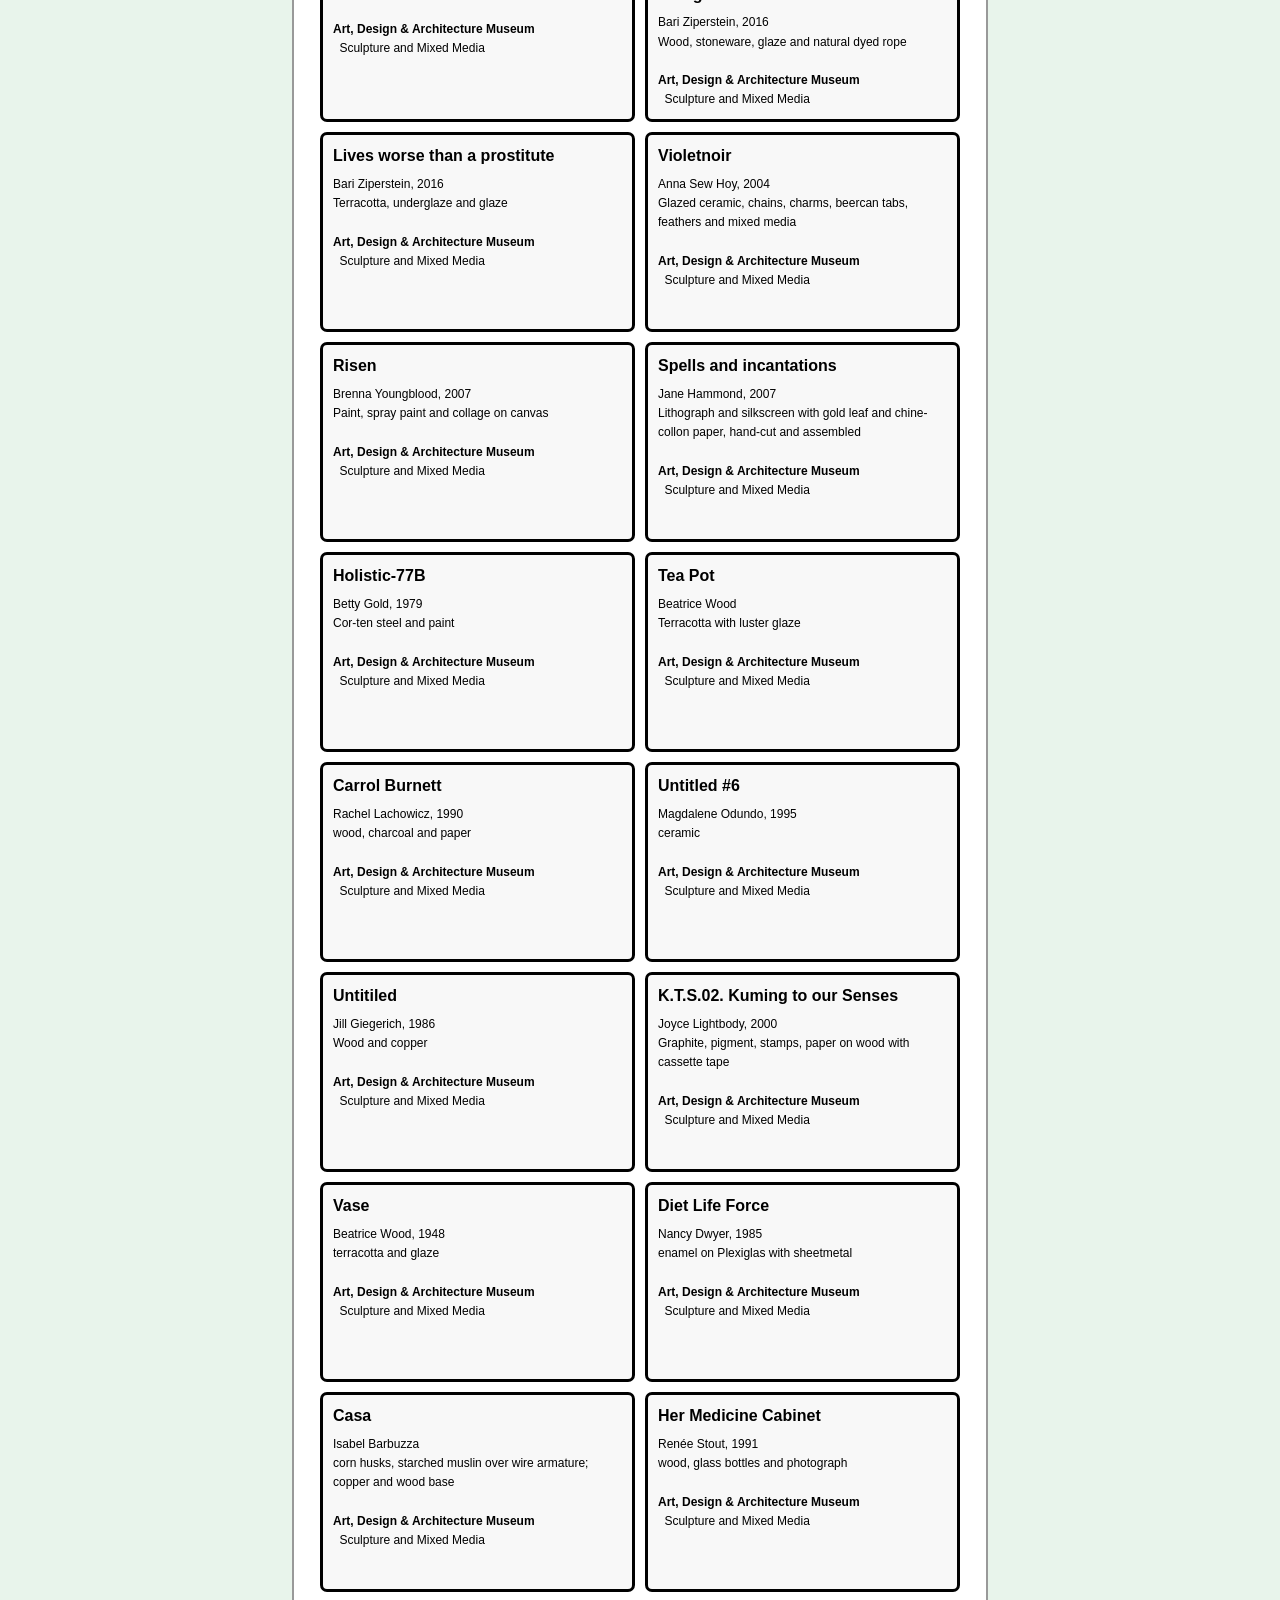
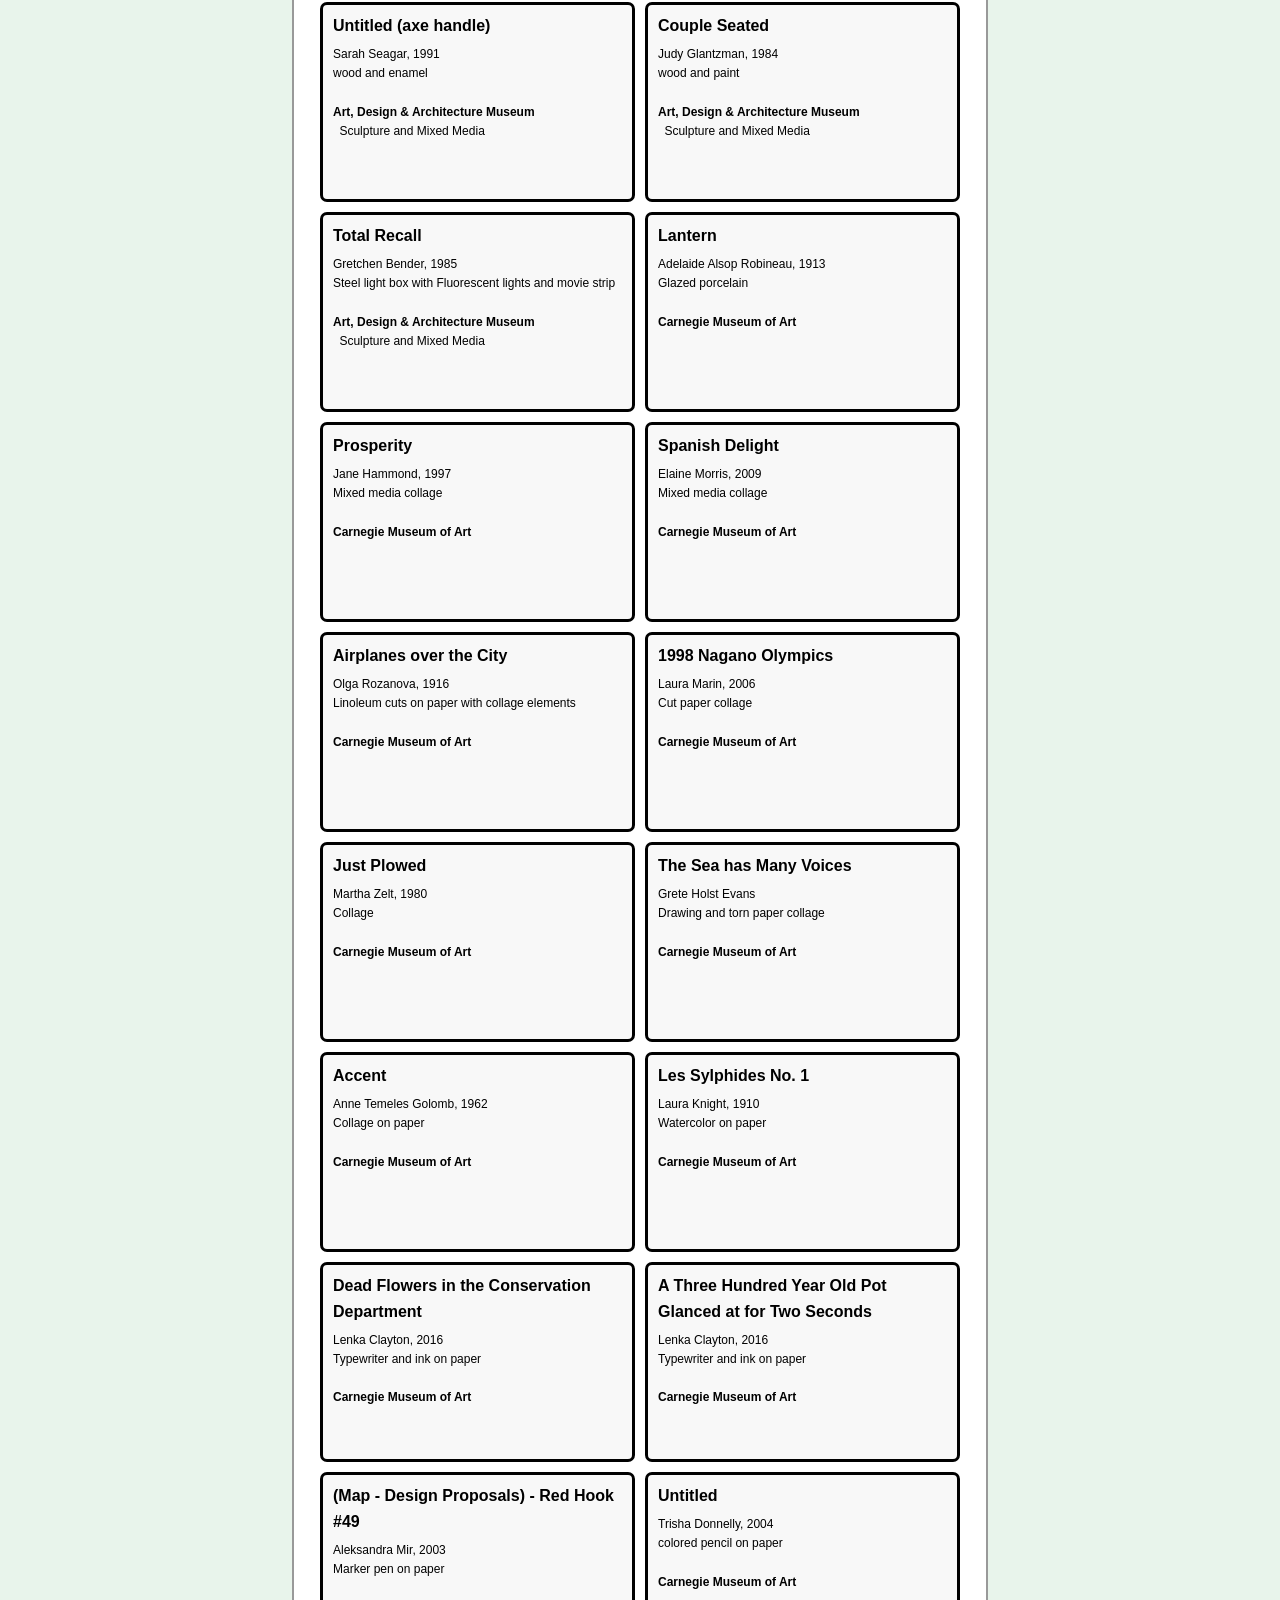
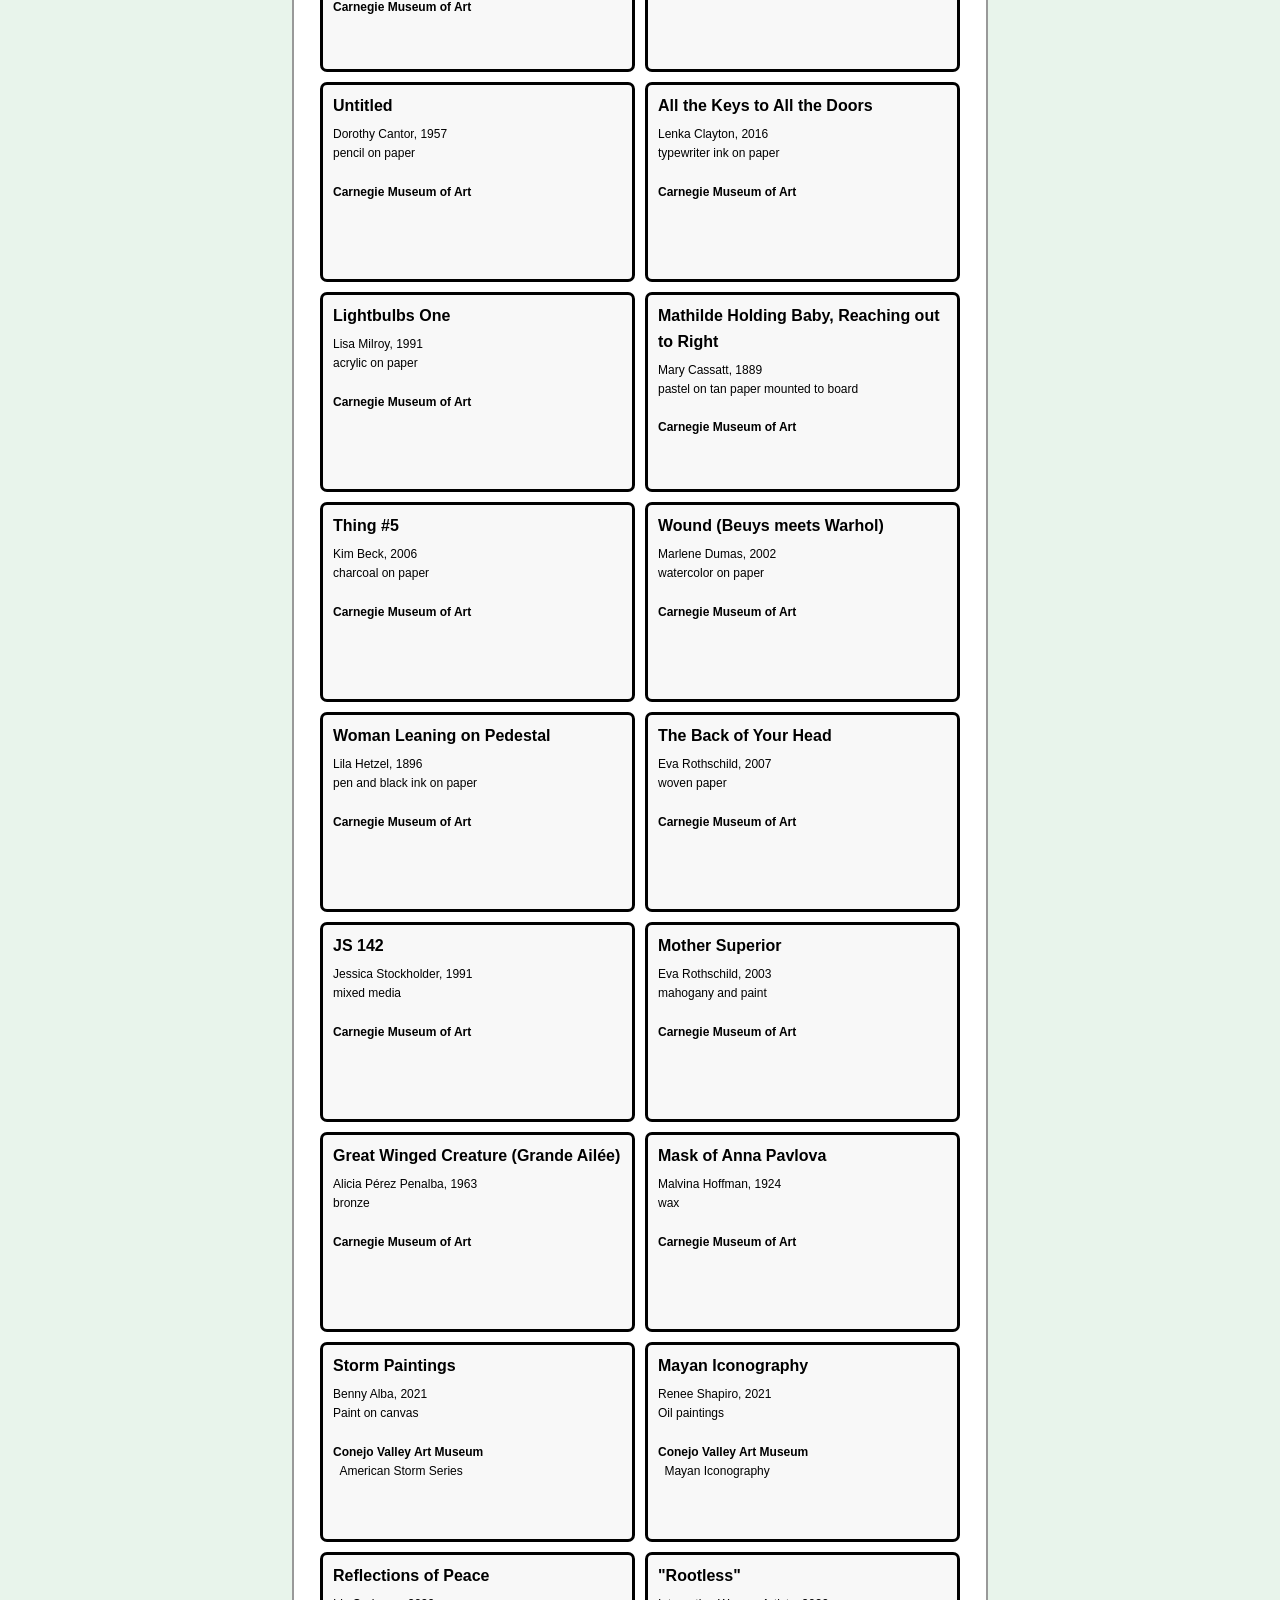
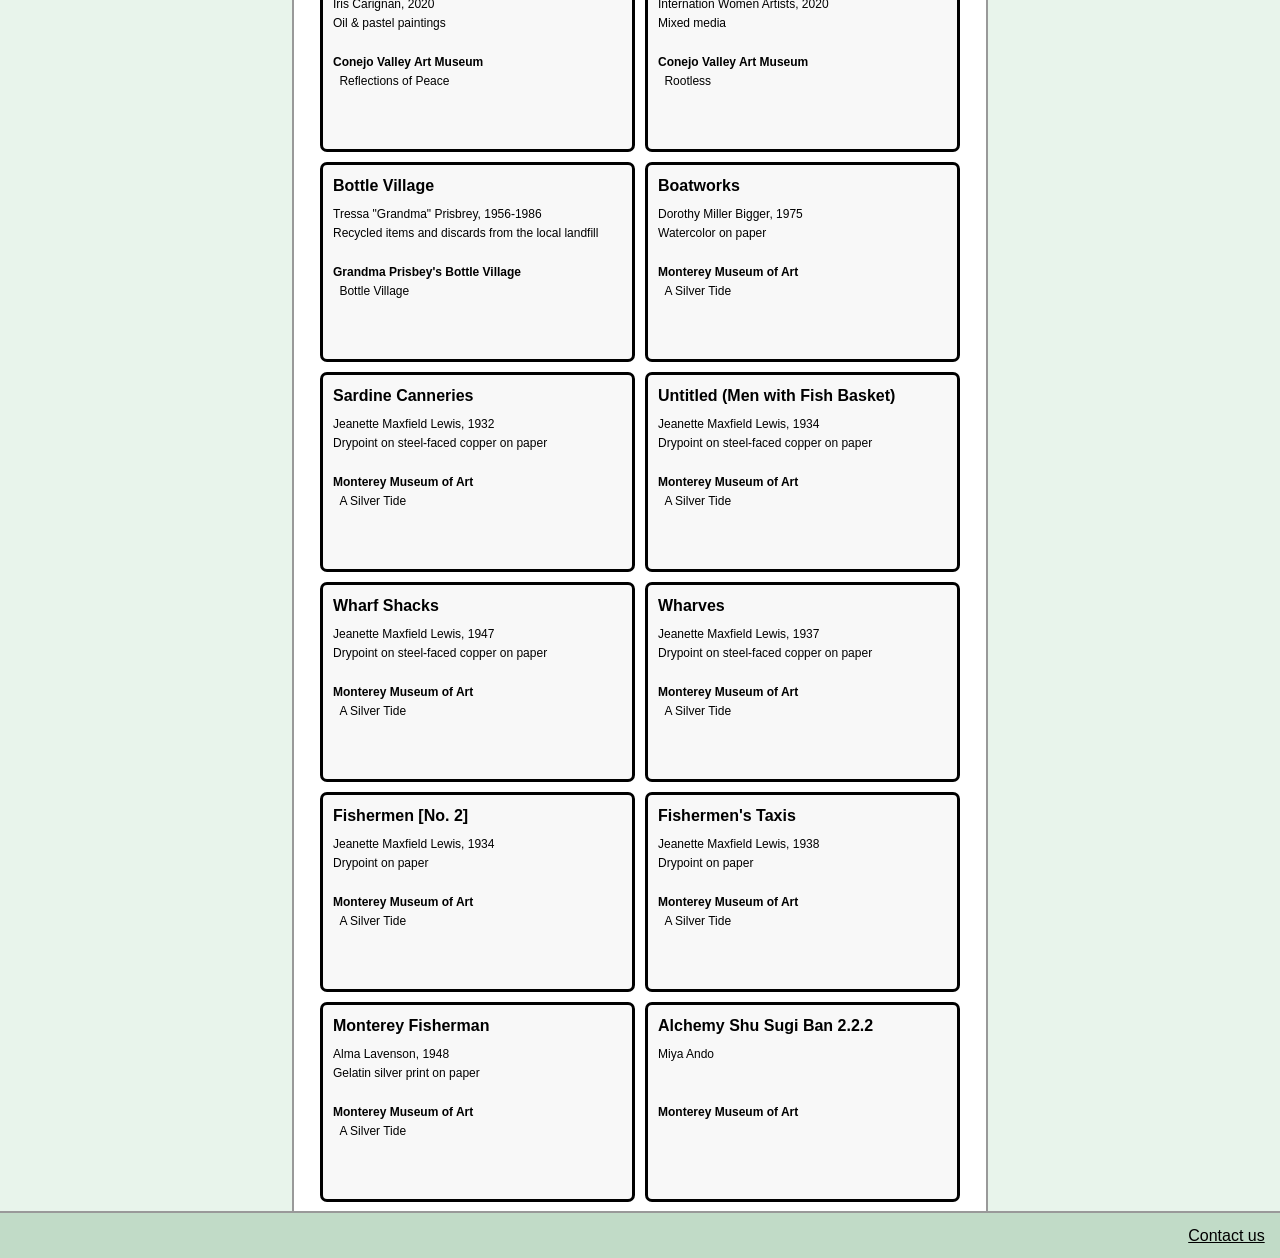
==== commit 559474fe: "Add footer" ====
--- a/browse/index.html
+++ b/browse/index.html
@@ -10,15 +10,15 @@
         <script src="/js/common.js"></script>
     </head>
     <body>
-        <div id="titlebar">
+        <div class="bar titlebar">
             <div class="horizpadding"></div>
             <div class="leftalign">
-                <span class="titlebarentry waicam"> WAICAM </span>
+                <span class="barentry waicam"> WAICAM </span>
             </div>
             <div class="rightalign">
-                <a class="titlebarbutton titlebarentry" href="/">Home</a>
-                <a class="titlebarbutton titlebarentry disabledentry">Browse works</a>
-                <a class="titlebarbutton titlebarentry" href="/by-region/">By region</a>
+                <a class="barbutton barentry" href="/">Home</a>
+                <a class="barbutton barentry disabledentry">Browse works</a>
+                <a class="barbutton barentry" href="/by-region/">By region</a>
             </div>
             <div class="horizpadding"></div>
             <div class="horizpadding"></div>
@@ -41,5 +41,14 @@
             </div>
             <script src="/js/browse.js"></script>
         </div>
+        <div class="bar footerbar">
+            <div class="leftalign">
+            </div>
+            <div class="rightalign">
+                <a class="barlink barentry">Contact us</a>
+            </div>
+            <div class="horizpadding"></div>
+            <div class="horizpadding"></div>
+        </div>
     </body>
 </html>
--- a/styles.css
+++ b/styles.css
@@ -1,6 +1,6 @@
 :root {
-    --titlebar-color: #C1DBC7;
-    --titlebar-dark: color-mix(in oklab, #000000 10%, var(--titlebar-color) 90%);
+    --bar-color: #C1DBC7;
+    --bar-dark: color-mix(in oklab, #000000 10%, var(--bar-color) 90%);
 
     --content-color: /*#E8F7EE*/#FFF;
 
@@ -28,16 +28,21 @@
     margin-right: 0.3vw;
 }
 
-#titlebar {
-    background-color: var(--titlebar-color);
+.bar {
+    background-color: var(--bar-color);
     height: max(9vh, 60px);
     display: flex;
     flex-direction: row;
     align-items: center;
 
     user-select: none;
-
+}
+.titlebar {
     border-bottom: 2px solid #999;
+}
+.footerbar {
+    border-top: 2px solid #999;
+    height: max(5vh, 35px) !important;
 }
 .waicam {
     font-size: min(36px, 5vw);
@@ -45,18 +50,18 @@
 
     margin: 1.8vw;
 }
-.titlebarentry {
+.barentry {
     text-decoration: none;
 }
 .disabledentry:hover {
     cursor: default !important;
 }
 .disabledentry {
-    background-color: var(--titlebar-dark) !important;
+    background-color: var(--bar-dark) !important;
 }
-.titlebarbutton {
+.barbutton {
     color: black;
-    background-color: var(--titlebar-color);
+    background-color: var(--bar-color);
     font-size: min(24px, 3.25vw);
     font-weight: bold;
 
@@ -67,9 +72,16 @@
     padding-left: 1.5vw;
     padding-right: 1.5vw;
 }
-.titlebarbutton:hover {
+.barlink {
+    color: black;
+    background-color: var(--bar-color);
+    font-size: min(16px, 1.6vw);
+    text-decoration: underline;
     cursor: pointer;
-    background-color: var(--titlebar-dark);
+}
+.barbutton:hover {
+    cursor: pointer;
+    background-color: var(--bar-dark);
 }
 
 #main {
@@ -130,7 +142,8 @@
 }
 .displayedrecord {
     font-size: min(12px, 2.25vw);
-    padding-top: 6px;
+    padding-top: 8px;
+    padding-bottom: 10px;
     padding-left: 10px;
     padding-right: 10px;
 
@@ -139,7 +152,16 @@
     border: 3px solid black;
     border-radius: 7px;
 }
-.worktitle {
+
+.info_title {
     font-size: min(16px, 3vw);
     font-weight: bold;
+    margin-bottom: 6px;
 }
+.info_institution {
+    font-weight: bold;
+}
+.info_collection {
+    position: relative;
+    left: 0.5vw;
+}
